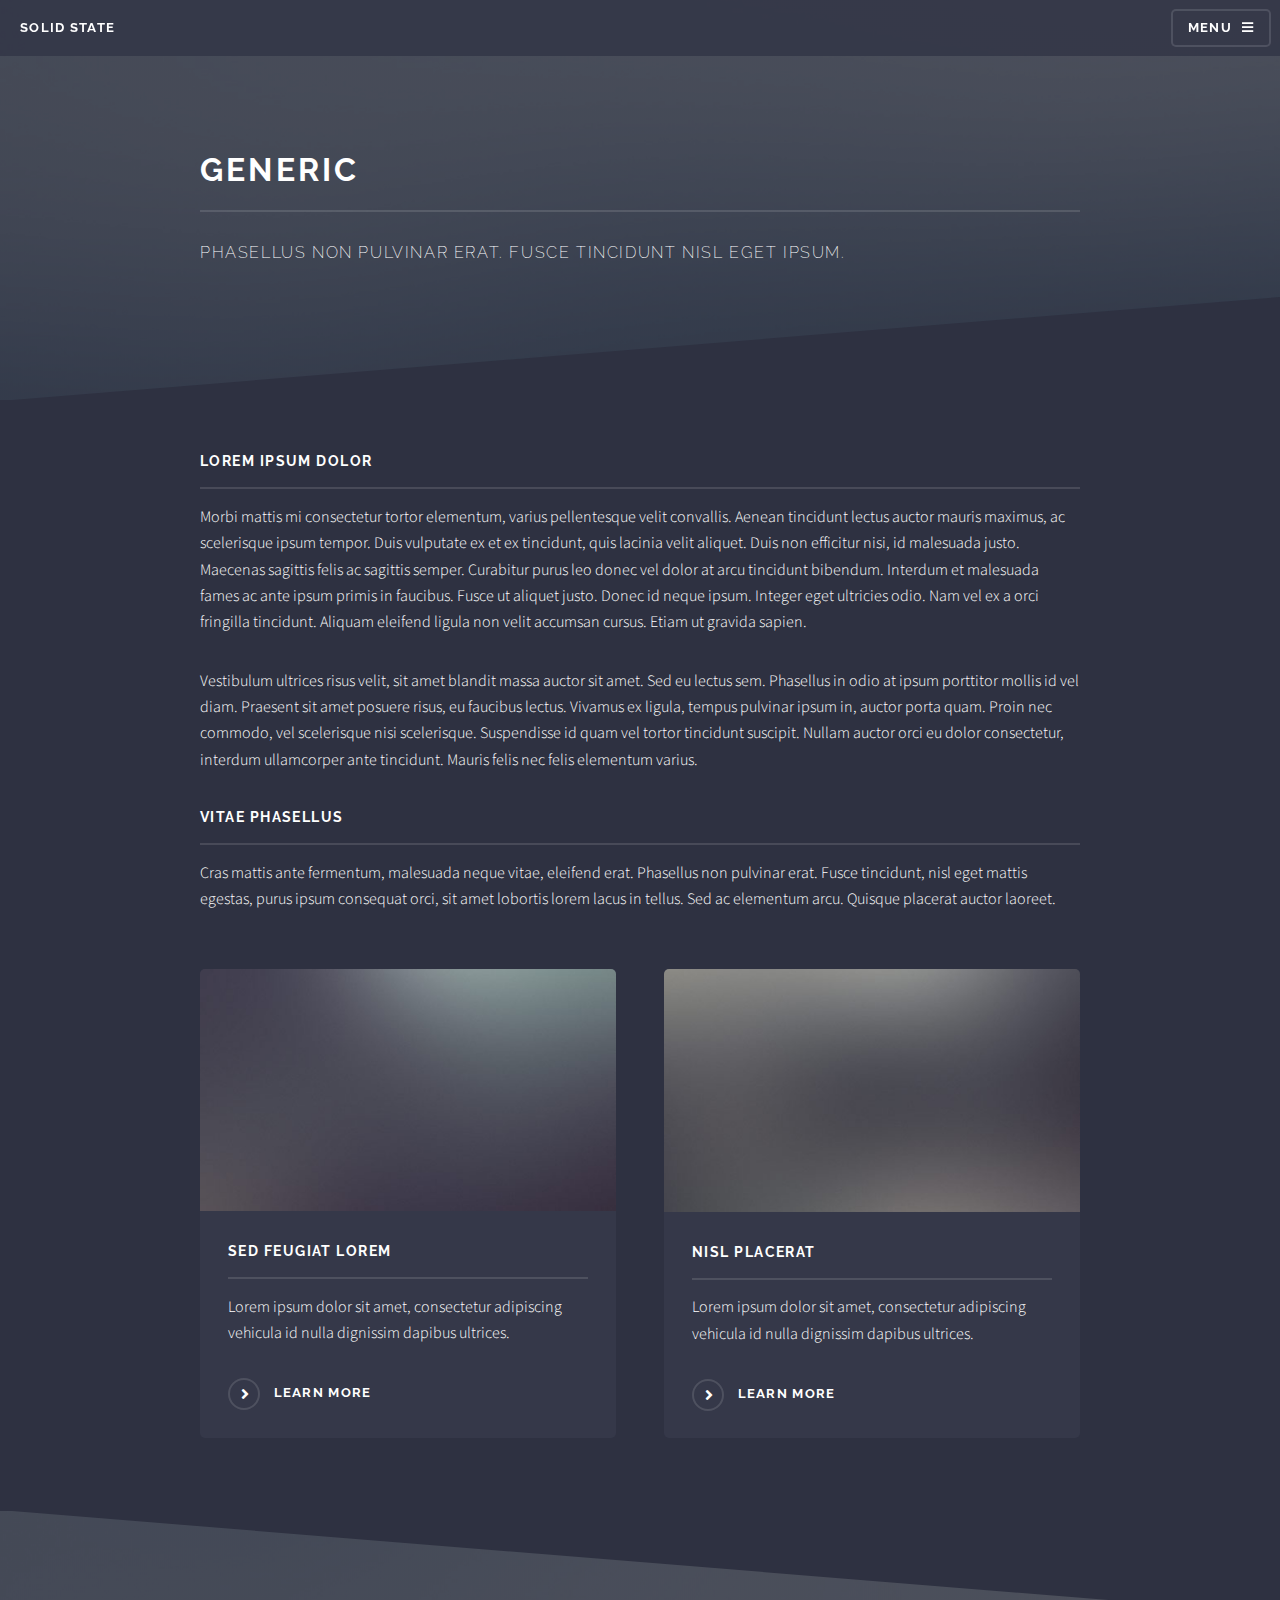
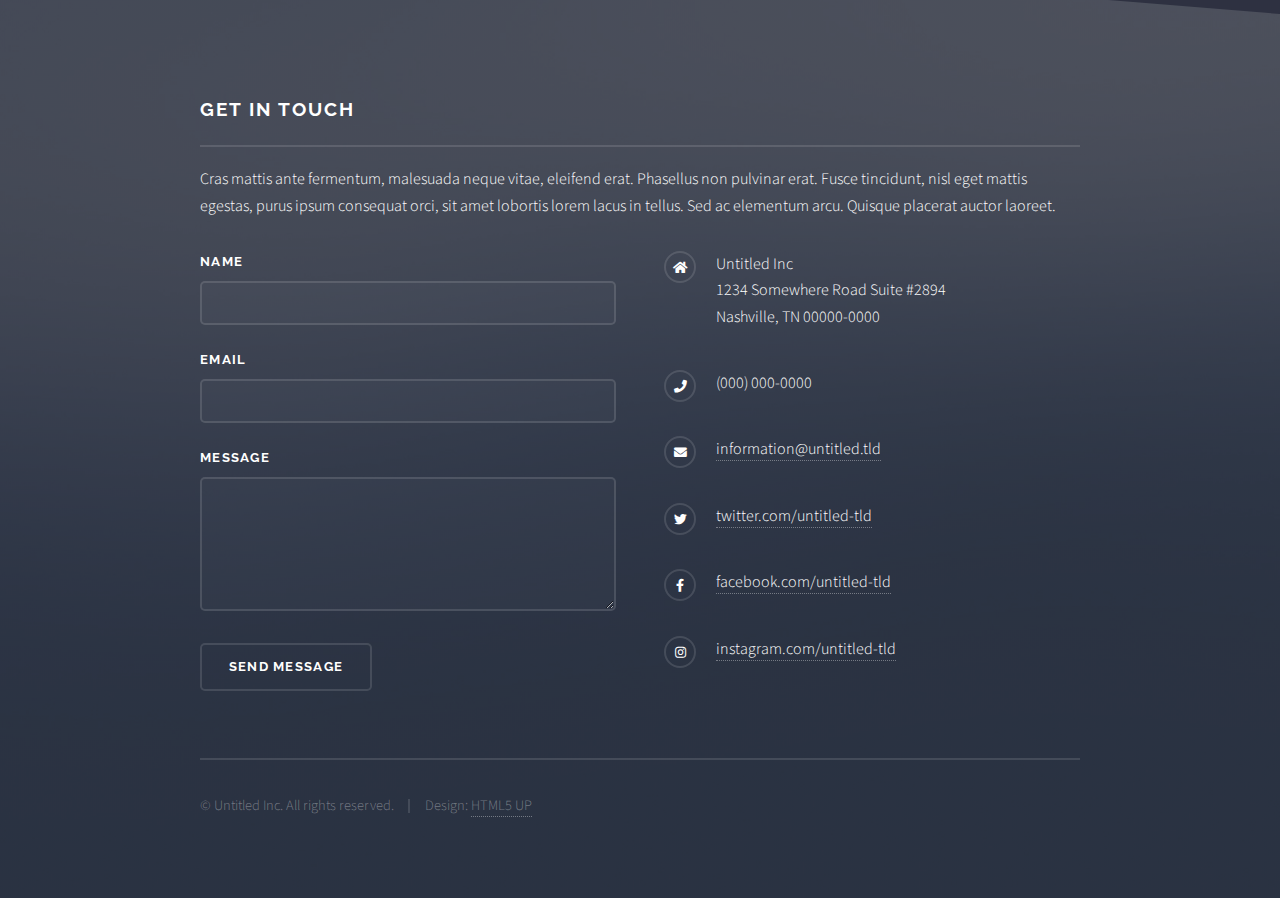
==== generic.html @ 085ec0f0 "fixed links" ====
<!DOCTYPE HTML>
<!--
	Solid State by HTML5 UP
	html5up.net | @ajlkn
	Free for personal and commercial use under the CCA 3.0 license (html5up.net/license)
-->
<html>
	<head>
		<title>Generic - Solid State by HTML5 UP</title>
		<meta charset="utf-8" />
		<meta name="viewport" content="width=device-width, initial-scale=1, user-scalable=no" />
		<link rel="stylesheet" href="assets/css/main.css" />
		<noscript><link rel="stylesheet" href="assets/css/noscript.css" /></noscript>
	</head>
	<body class="is-preload">

		<!-- Page Wrapper -->
			<div id="page-wrapper">

				<!-- Header -->
					<header id="header">
						<h1><a href="index.html">Solid State</a></h1>
						<nav>
							<a href="#menu">Menu</a>
						</nav>
					</header>

				<!-- Menu -->
					<nav id="menu">
						<div class="inner">
							<h2>Menu</h2>
							<ul class="links">
								<li><a href="index.html">Home</a></li>
								<li><a href="generic.html">Projects</a></li>
							</ul>
							<a href="#" class="close">Close</a>
						</div>
					</nav>

				<!-- Wrapper -->
					<section id="wrapper">
						<header>
							<div class="inner">
								<h2>Generic</h2>
								<p>Phasellus non pulvinar erat. Fusce tincidunt nisl eget ipsum.</p>
							</div>
						</header>

						<!-- Content -->
							<div class="wrapper">
								<div class="inner">

									<h3 class="major">Lorem ipsum dolor</h3>
									<p>Morbi mattis mi consectetur tortor elementum, varius pellentesque velit convallis. Aenean tincidunt lectus auctor mauris maximus, ac scelerisque ipsum tempor. Duis vulputate ex et ex tincidunt, quis lacinia velit aliquet. Duis non efficitur nisi, id malesuada justo. Maecenas sagittis felis ac sagittis semper. Curabitur purus leo donec vel dolor at arcu tincidunt bibendum. Interdum et malesuada fames ac ante ipsum primis in faucibus. Fusce ut aliquet justo. Donec id neque ipsum. Integer eget ultricies odio. Nam vel ex a orci fringilla tincidunt. Aliquam eleifend ligula non velit accumsan cursus. Etiam ut gravida sapien.</p>

									<p>Vestibulum ultrices risus velit, sit amet blandit massa auctor sit amet. Sed eu lectus sem. Phasellus in odio at ipsum porttitor mollis id vel diam. Praesent sit amet posuere risus, eu faucibus lectus. Vivamus ex ligula, tempus pulvinar ipsum in, auctor porta quam. Proin nec commodo, vel scelerisque nisi scelerisque. Suspendisse id quam vel tortor tincidunt suscipit. Nullam auctor orci eu dolor consectetur, interdum ullamcorper ante tincidunt. Mauris felis nec felis elementum varius.</p>

									<h3 class="major">Vitae phasellus</h3>
									<p>Cras mattis ante fermentum, malesuada neque vitae, eleifend erat. Phasellus non pulvinar erat. Fusce tincidunt, nisl eget mattis egestas, purus ipsum consequat orci, sit amet lobortis lorem lacus in tellus. Sed ac elementum arcu. Quisque placerat auctor laoreet.</p>

									<section class="features">
										<article>
											<a href="#" class="image"><img src="images/pic04.jpg" alt="" /></a>
											<h3 class="major">Sed feugiat lorem</h3>
											<p>Lorem ipsum dolor sit amet, consectetur adipiscing vehicula id nulla dignissim dapibus ultrices.</p>
											<a href="#" class="special">Learn more</a>
										</article>
										<article>
											<a href="#" class="image"><img src="images/pic05.jpg" alt="" /></a>
											<h3 class="major">Nisl placerat</h3>
											<p>Lorem ipsum dolor sit amet, consectetur adipiscing vehicula id nulla dignissim dapibus ultrices.</p>
											<a href="#" class="special">Learn more</a>
										</article>
									</section>

								</div>
							</div>

					</section>

				<!-- Footer -->
					<section id="footer">
						<div class="inner">
							<h2 class="major">Get in touch</h2>
							<p>Cras mattis ante fermentum, malesuada neque vitae, eleifend erat. Phasellus non pulvinar erat. Fusce tincidunt, nisl eget mattis egestas, purus ipsum consequat orci, sit amet lobortis lorem lacus in tellus. Sed ac elementum arcu. Quisque placerat auctor laoreet.</p>
							<form method="post" action="#">
								<div class="fields">
									<div class="field">
										<label for="name">Name</label>
										<input type="text" name="name" id="name" />
									</div>
									<div class="field">
										<label for="email">Email</label>
										<input type="email" name="email" id="email" />
									</div>
									<div class="field">
										<label for="message">Message</label>
										<textarea name="message" id="message" rows="4"></textarea>
									</div>
								</div>
								<ul class="actions">
									<li><input type="submit" value="Send Message" /></li>
								</ul>
							</form>
							<ul class="contact">
								<li class="icon solid fa-home">
									Untitled Inc<br />
									1234 Somewhere Road Suite #2894<br />
									Nashville, TN 00000-0000
								</li>
								<li class="icon solid fa-phone">(000) 000-0000</li>
								<li class="icon solid fa-envelope"><a href="#">information@untitled.tld</a></li>
								<li class="icon brands fa-twitter"><a href="#">twitter.com/untitled-tld</a></li>
								<li class="icon brands fa-facebook-f"><a href="#">facebook.com/untitled-tld</a></li>
								<li class="icon brands fa-instagram"><a href="#">instagram.com/untitled-tld</a></li>
							</ul>
							<ul class="copyright">
								<li>&copy; Untitled Inc. All rights reserved.</li><li>Design: <a href="http://html5up.net">HTML5 UP</a></li>
							</ul>
						</div>
					</section>

			</div>

		<!-- Scripts -->
			<script src="assets/js/jquery.min.js"></script>
			<script src="assets/js/jquery.scrollex.min.js"></script>
			<script src="assets/js/browser.min.js"></script>
			<script src="assets/js/breakpoints.min.js"></script>
			<script src="assets/js/util.js"></script>
			<script src="assets/js/main.js"></script>

	</body>
</html>
---- assets/css/main.css ----
@import url(fontawesome-all.min.css);
@import url("https://fonts.googleapis.com/css?family=Raleway:200,700|Source+Sans+Pro:300,600,300italic,600italic");

/*
	Solid State by HTML5 UP
	html5up.net | @ajlkn
	Free for personal and commercial use under the CCA 3.0 license (html5up.net/license)
*/

html, body, div, span, applet, object,
iframe, h1, h2, h3, h4, h5, h6, p, blockquote,
pre, a, abbr, acronym, address, big, cite,
code, del, dfn, em, img, ins, kbd, q, s, samp,
small, strike, strong, sub, sup, tt, var, b,
u, i, center, dl, dt, dd, ol, ul, li, fieldset,
form, label, legend, table, caption, tbody,
tfoot, thead, tr, th, td, article, aside,
canvas, details, embed, figure, figcaption,
footer, header, hgroup, menu, nav, output, ruby,
section, summary, time, mark, audio, video {
	margin: 0;
	padding: 0;
	border: 0;
	font-size: 100%;
	font: inherit;
	vertical-align: baseline;}

article, aside, details, figcaption, figure,
footer, header, hgroup, menu, nav, section {
	display: block;}

body {
	line-height: 1;
}

ol, ul {
	list-style: none;
}

blockquote, q {
	quotes: none;
}

	blockquote:before, blockquote:after, q:before, q:after {
		content: '';
		content: none;
	}

table {
	border-collapse: collapse;
	border-spacing: 0;
}

body {
	-webkit-text-size-adjust: none;
}

mark {
	background-color: transparent;
	color: inherit;
}

input::-moz-focus-inner {
	border: 0;
	padding: 0;
}

input, select, textarea {
	-moz-appearance: none;
	-webkit-appearance: none;
	-ms-appearance: none;
	appearance: none;
}

/* Basic */

	@-ms-viewport {
		width: device-width;
	}

	body {
		-ms-overflow-style: scrollbar;
	}

	@media screen and (max-width: 480px) {

		html, body {
			min-width: 320px;
		}

	}

	html {
		box-sizing: border-box;
	}

	*, *:before, *:after {
		box-sizing: inherit;
	}

	body {
		background-color: #2e3141;
		background-image: linear-gradient(to top, rgba(46, 49, 65, 0.8), rgba(46, 49, 65, 0.8)), url("../../images/bg.jpg");
		background-size: auto, cover;
		background-attachment: fixed, fixed;
		background-position: center, center;
	}

		body.is-preload *, body.is-preload *:before, body.is-preload *:after {
			-moz-animation: none !important;
			-webkit-animation: none !important;
			-ms-animation: none !important;
			animation: none !important;
			-moz-transition: none !important;
			-webkit-transition: none !important;
			-ms-transition: none !important;
			transition: none !important;
		}

/* Type */

	body, input, select, textarea {
		color: #ffffff;
		font-family: "Source Sans Pro", Helvetica, sans-serif;
		font-size: 16.5pt;
		font-weight: 300;
		line-height: 1.65;
	}

		@media screen and (max-width: 1680px) {

			body, input, select, textarea {
				font-size: 13pt;
			}

		}

		@media screen and (max-width: 1280px) {

			body, input, select, textarea {
				font-size: 12pt;
			}

		}

		@media screen and (max-width: 980px) {

			body, input, select, textarea {
				font-size: 12pt;
			}

		}

		@media screen and (max-width: 736px) {

			body, input, select, textarea {
				font-size: 12pt;
			}

		}

		@media screen and (max-width: 480px) {

			body, input, select, textarea {
				font-size: 12pt;
			}

		}

	a {
		-moz-transition: color 0.2s ease-in-out, border-bottom-color 0.2s ease-in-out;
		-webkit-transition: color 0.2s ease-in-out, border-bottom-color 0.2s ease-in-out;
		-ms-transition: color 0.2s ease-in-out, border-bottom-color 0.2s ease-in-out;
		transition: color 0.2s ease-in-out, border-bottom-color 0.2s ease-in-out;
		border-bottom: dotted 1px rgba(255, 255, 255, 0.35);
		color: #ffffff;
		text-decoration: none;
	}

		a:hover {
			border-bottom-color: transparent;
			color: #ffffff !important;
		}

		a.special:not(.button) {
			text-decoration: none;
			border-bottom: 0;
			display: block;
			font-family: Raleway, Helvetica, sans-serif;
			font-size: 0.8em;
			font-weight: 700;
			letter-spacing: 0.1em;
			margin: 0 0 2em 0;
			text-transform: uppercase;
		}

			a.special:not(.button):before {
				-moz-osx-font-smoothing: grayscale;
				-webkit-font-smoothing: antialiased;
				display: inline-block;
				font-style: normal;
				font-variant: normal;
				text-rendering: auto;
				line-height: 1;
				text-transform: none !important;
				font-family: 'Font Awesome 5 Free';
				font-weight: 900;
			}

			a.special:not(.button):before {
				-moz-transition: background-color 0.2s ease-in-out;
				-webkit-transition: background-color 0.2s ease-in-out;
				-ms-transition: background-color 0.2s ease-in-out;
				transition: background-color 0.2s ease-in-out;
				border-radius: 100%;
				border: solid 2px rgba(255, 255, 255, 0.125);
				content: '\f105';
				display: inline-block;
				font-size: 1.25em;
				height: 2em;
				line-height: 1.75em;
				margin-right: 0.85em;
				text-align: center;
				text-indent: 0.15em;
				vertical-align: middle;
				width: 2em;
			}

			a.special:not(.button):hover:before {
				background-color: rgba(255, 255, 255, 0.025);
			}

			a.special:not(.button):active:before {
				background-color: rgba(255, 255, 255, 0.075);
			}

	strong, b {
		color: #ffffff;
		font-weight: 600;
	}

	em, i {
		font-style: italic;
	}

	p {
		margin: 0 0 2em 0;
	}

	h1, h2, h3, h4, h5, h6 {
		color: #ffffff;
		font-family: Raleway, Helvetica, sans-serif;
		font-weight: 700;
		letter-spacing: 0.1em;
		margin: 0 0 1em 0;
		text-transform: uppercase;
	}

		h1 a, h2 a, h3 a, h4 a, h5 a, h6 a {
			color: inherit;
			text-decoration: none;
			border-bottom: 0;
		}

		h1 span, h2 span, h3 span, h4 span, h5 span, h6 span {
			font-weight: 200;
		}

		h1.major, h2.major, h3.major, h4.major, h5.major, h6.major {
			padding-bottom: 1em;
			border-bottom: solid 2px rgba(255, 255, 255, 0.125);
		}

	h2 {
		font-size: 1.2em;
	}

	h3 {
		font-size: 0.9em;
	}

	h4 {
		font-size: 0.7em;
	}

	h5 {
		font-size: 0.7em;
	}

	h6 {
		font-size: 0.7em;
	}

	@media screen and (max-width: 736px) {

		h2 {
			font-size: 1em;
		}

		h3 {
			font-size: 0.8em;
		}

	}

	sub {
		font-size: 0.8em;
		position: relative;
		top: 0.5em;
	}

	sup {
		font-size: 0.8em;
		position: relative;
		top: -0.5em;
	}

	blockquote {
		border-left: solid 4px rgba(255, 255, 255, 0.125);
		font-style: italic;
		margin: 0 0 2em 0;
		padding: 0.5em 0 0.5em 2em;
	}

	code {
		background: rgba(255, 255, 255, 0.025);
		border-radius: 5px;
		border: solid 2px rgba(255, 255, 255, 0.125);
		font-family: "Courier New", monospace;
		font-size: 0.9em;
		margin: 0 0.25em;
		padding: 0.25em 0.65em;
	}

	pre {
		-webkit-overflow-scrolling: touch;
		font-family: "Courier New", monospace;
		font-size: 0.9em;
		margin: 0 0 2em 0;
	}

		pre code {
			display: block;
			line-height: 1.75em;
			padding: 1em 1.5em;
			overflow-x: auto;
		}

	hr {
		border: 0;
		border-bottom: solid 2px rgba(255, 255, 255, 0.125);
		margin: 2.5em 0;
	}

		hr.major {
			margin: 4em 0;
		}

	.align-left {
		text-align: left;
	}

	.align-center {
		text-align: center;
	}

	.align-right {
		text-align: right;
	}

/* Row */

	.row {
		display: flex;
		flex-wrap: wrap;
		box-sizing: border-box;
		align-items: stretch;
	}

		.row > * {
			box-sizing: border-box;
		}

		.row.gtr-uniform > * > :last-child {
			margin-bottom: 0;
		}

		.row.aln-left {
			justify-content: flex-start;
		}

		.row.aln-center {
			justify-content: center;
		}

		.row.aln-right {
			justify-content: flex-end;
		}

		.row.aln-top {
			align-items: flex-start;
		}

		.row.aln-middle {
			align-items: center;
		}

		.row.aln-bottom {
			align-items: flex-end;
		}

		.row > .imp {
			order: -1;
		}

		.row > .col-1 {
			width: 8.33333%;
		}

		.row > .off-1 {
			margin-left: 8.33333%;
		}

		.row > .col-2 {
			width: 16.66667%;
		}

		.row > .off-2 {
			margin-left: 16.66667%;
		}

		.row > .col-3 {
			width: 25%;
		}

		.row > .off-3 {
			margin-left: 25%;
		}

		.row > .col-4 {
			width: 33.33333%;
		}

		.row > .off-4 {
			margin-left: 33.33333%;
		}

		.row > .col-5 {
			width: 41.66667%;
		}

		.row > .off-5 {
			margin-left: 41.66667%;
		}

		.row > .col-6 {
			width: 50%;
		}

		.row > .off-6 {
			margin-left: 50%;
		}

		.row > .col-7 {
			width: 58.33333%;
		}

		.row > .off-7 {
			margin-left: 58.33333%;
		}

		.row > .col-8 {
			width: 66.66667%;
		}

		.row > .off-8 {
			margin-left: 66.66667%;
		}

		.row > .col-9 {
			width: 75%;
		}

		.row > .off-9 {
			margin-left: 75%;
		}

		.row > .col-10 {
			width: 83.33333%;
		}

		.row > .off-10 {
			margin-left: 83.33333%;
		}

		.row > .col-11 {
			width: 91.66667%;
		}

		.row > .off-11 {
			margin-left: 91.66667%;
		}

		.row > .col-12 {
			width: 100%;
		}

		.row > .off-12 {
			margin-left: 100%;
		}

		.row.gtr-0 {
			margin-top: 0;
			margin-left: 0em;
		}

			.row.gtr-0 > * {
				padding: 0 0 0 0em;
			}

			.row.gtr-0.gtr-uniform {
				margin-top: 0em;
			}

				.row.gtr-0.gtr-uniform > * {
					padding-top: 0em;
				}

		.row.gtr-25 {
			margin-top: 0;
			margin-left: -0.4375em;
		}

			.row.gtr-25 > * {
				padding: 0 0 0 0.4375em;
			}

			.row.gtr-25.gtr-uniform {
				margin-top: -0.4375em;
			}

				.row.gtr-25.gtr-uniform > * {
					padding-top: 0.4375em;
				}

		.row.gtr-50 {
			margin-top: 0;
			margin-left: -0.875em;
		}

			.row.gtr-50 > * {
				padding: 0 0 0 0.875em;
			}

			.row.gtr-50.gtr-uniform {
				margin-top: -0.875em;
			}

				.row.gtr-50.gtr-uniform > * {
					padding-top: 0.875em;
				}

		.row {
			margin-top: 0;
			margin-left: -1.75em;
		}

			.row > * {
				padding: 0 0 0 1.75em;
			}

			.row.gtr-uniform {
				margin-top: -1.75em;
			}

				.row.gtr-uniform > * {
					padding-top: 1.75em;
				}

		.row.gtr-150 {
			margin-top: 0;
			margin-left: -2.625em;
		}

			.row.gtr-150 > * {
				padding: 0 0 0 2.625em;
			}

			.row.gtr-150.gtr-uniform {
				margin-top: -2.625em;
			}

				.row.gtr-150.gtr-uniform > * {
					padding-top: 2.625em;
				}

		.row.gtr-200 {
			margin-top: 0;
			margin-left: -3.5em;
		}

			.row.gtr-200 > * {
				padding: 0 0 0 3.5em;
			}

			.row.gtr-200.gtr-uniform {
				margin-top: -3.5em;
			}

				.row.gtr-200.gtr-uniform > * {
					padding-top: 3.5em;
				}

		@media screen and (max-width: 1680px) {

			.row {
				display: flex;
				flex-wrap: wrap;
				box-sizing: border-box;
				align-items: stretch;
			}

				.row > * {
					box-sizing: border-box;
				}

				.row.gtr-uniform > * > :last-child {
					margin-bottom: 0;
				}

				.row.aln-left {
					justify-content: flex-start;
				}

				.row.aln-center {
					justify-content: center;
				}

				.row.aln-right {
					justify-content: flex-end;
				}

				.row.aln-top {
					align-items: flex-start;
				}

				.row.aln-middle {
					align-items: center;
				}

				.row.aln-bottom {
					align-items: flex-end;
				}

				.row > .imp-xlarge {
					order: -1;
				}

				.row > .col-1-xlarge {
					width: 8.33333%;
				}

				.row > .off-1-xlarge {
					margin-left: 8.33333%;
				}

				.row > .col-2-xlarge {
					width: 16.66667%;
				}

				.row > .off-2-xlarge {
					margin-left: 16.66667%;
				}

				.row > .col-3-xlarge {
					width: 25%;
				}

				.row > .off-3-xlarge {
					margin-left: 25%;
				}

				.row > .col-4-xlarge {
					width: 33.33333%;
				}

				.row > .off-4-xlarge {
					margin-left: 33.33333%;
				}

				.row > .col-5-xlarge {
					width: 41.66667%;
				}

				.row > .off-5-xlarge {
					margin-left: 41.66667%;
				}

				.row > .col-6-xlarge {
					width: 50%;
				}

				.row > .off-6-xlarge {
					margin-left: 50%;
				}

				.row > .col-7-xlarge {
					width: 58.33333%;
				}

				.row > .off-7-xlarge {
					margin-left: 58.33333%;
				}

				.row > .col-8-xlarge {
					width: 66.66667%;
				}

				.row > .off-8-xlarge {
					margin-left: 66.66667%;
				}

				.row > .col-9-xlarge {
					width: 75%;
				}

				.row > .off-9-xlarge {
					margin-left: 75%;
				}

				.row > .col-10-xlarge {
					width: 83.33333%;
				}

				.row > .off-10-xlarge {
					margin-left: 83.33333%;
				}

				.row > .col-11-xlarge {
					width: 91.66667%;
				}

				.row > .off-11-xlarge {
					margin-left: 91.66667%;
				}

				.row > .col-12-xlarge {
					width: 100%;
				}

				.row > .off-12-xlarge {
					margin-left: 100%;
				}

				.row.gtr-0 {
					margin-top: 0;
					margin-left: 0em;
				}

					.row.gtr-0 > * {
						padding: 0 0 0 0em;
					}

					.row.gtr-0.gtr-uniform {
						margin-top: 0em;
					}

						.row.gtr-0.gtr-uniform > * {
							padding-top: 0em;
						}

				.row.gtr-25 {
					margin-top: 0;
					margin-left: -0.4375em;
				}

					.row.gtr-25 > * {
						padding: 0 0 0 0.4375em;
					}

					.row.gtr-25.gtr-uniform {
						margin-top: -0.4375em;
					}

						.row.gtr-25.gtr-uniform > * {
							padding-top: 0.4375em;
						}

				.row.gtr-50 {
					margin-top: 0;
					margin-left: -0.875em;
				}

					.row.gtr-50 > * {
						padding: 0 0 0 0.875em;
					}

					.row.gtr-50.gtr-uniform {
						margin-top: -0.875em;
					}

						.row.gtr-50.gtr-uniform > * {
							padding-top: 0.875em;
						}

				.row {
					margin-top: 0;
					margin-left: -1.75em;
				}

					.row > * {
						padding: 0 0 0 1.75em;
					}

					.row.gtr-uniform {
						margin-top: -1.75em;
					}

						.row.gtr-uniform > * {
							padding-top: 1.75em;
						}

				.row.gtr-150 {
					margin-top: 0;
					margin-left: -2.625em;
				}

					.row.gtr-150 > * {
						padding: 0 0 0 2.625em;
					}

					.row.gtr-150.gtr-uniform {
						margin-top: -2.625em;
					}

						.row.gtr-150.gtr-uniform > * {
							padding-top: 2.625em;
						}

				.row.gtr-200 {
					margin-top: 0;
					margin-left: -3.5em;
				}

					.row.gtr-200 > * {
						padding: 0 0 0 3.5em;
					}

					.row.gtr-200.gtr-uniform {
						margin-top: -3.5em;
					}

						.row.gtr-200.gtr-uniform > * {
							padding-top: 3.5em;
						}

		}

		@media screen and (max-width: 1280px) {

			.row {
				display: flex;
				flex-wrap: wrap;
				box-sizing: border-box;
				align-items: stretch;
			}

				.row > * {
					box-sizing: border-box;
				}

				.row.gtr-uniform > * > :last-child {
					margin-bottom: 0;
				}

				.row.aln-left {
					justify-content: flex-start;
				}

				.row.aln-center {
					justify-content: center;
				}

				.row.aln-right {
					justify-content: flex-end;
				}

				.row.aln-top {
					align-items: flex-start;
				}

				.row.aln-middle {
					align-items: center;
				}

				.row.aln-bottom {
					align-items: flex-end;
				}

				.row > .imp-large {
					order: -1;
				}

				.row > .col-1-large {
					width: 8.33333%;
				}

				.row > .off-1-large {
					margin-left: 8.33333%;
				}

				.row > .col-2-large {
					width: 16.66667%;
				}

				.row > .off-2-large {
					margin-left: 16.66667%;
				}

				.row > .col-3-large {
					width: 25%;
				}

				.row > .off-3-large {
					margin-left: 25%;
				}

				.row > .col-4-large {
					width: 33.33333%;
				}

				.row > .off-4-large {
					margin-left: 33.33333%;
				}

				.row > .col-5-large {
					width: 41.66667%;
				}

				.row > .off-5-large {
					margin-left: 41.66667%;
				}

				.row > .col-6-large {
					width: 50%;
				}

				.row > .off-6-large {
					margin-left: 50%;
				}

				.row > .col-7-large {
					width: 58.33333%;
				}

				.row > .off-7-large {
					margin-left: 58.33333%;
				}

				.row > .col-8-large {
					width: 66.66667%;
				}

				.row > .off-8-large {
					margin-left: 66.66667%;
				}

				.row > .col-9-large {
					width: 75%;
				}

				.row > .off-9-large {
					margin-left: 75%;
				}

				.row > .col-10-large {
					width: 83.33333%;
				}

				.row > .off-10-large {
					margin-left: 83.33333%;
				}

				.row > .col-11-large {
					width: 91.66667%;
				}

				.row > .off-11-large {
					margin-left: 91.66667%;
				}

				.row > .col-12-large {
					width: 100%;
				}

				.row > .off-12-large {
					margin-left: 100%;
				}

				.row.gtr-0 {
					margin-top: 0;
					margin-left: 0em;
				}

					.row.gtr-0 > * {
						padding: 0 0 0 0em;
					}

					.row.gtr-0.gtr-uniform {
						margin-top: 0em;
					}

						.row.gtr-0.gtr-uniform > * {
							padding-top: 0em;
						}

				.row.gtr-25 {
					margin-top: 0;
					margin-left: -0.4375em;
				}

					.row.gtr-25 > * {
						padding: 0 0 0 0.4375em;
					}

					.row.gtr-25.gtr-uniform {
						margin-top: -0.4375em;
					}

						.row.gtr-25.gtr-uniform > * {
							padding-top: 0.4375em;
						}

				.row.gtr-50 {
					margin-top: 0;
					margin-left: -0.875em;
				}

					.row.gtr-50 > * {
						padding: 0 0 0 0.875em;
					}

					.row.gtr-50.gtr-uniform {
						margin-top: -0.875em;
					}

						.row.gtr-50.gtr-uniform > * {
							padding-top: 0.875em;
						}

				.row {
					margin-top: 0;
					margin-left: -1.75em;
				}

					.row > * {
						padding: 0 0 0 1.75em;
					}

					.row.gtr-uniform {
						margin-top: -1.75em;
					}

						.row.gtr-uniform > * {
							padding-top: 1.75em;
						}

				.row.gtr-150 {
					margin-top: 0;
					margin-left: -2.625em;
				}

					.row.gtr-150 > * {
						padding: 0 0 0 2.625em;
					}

					.row.gtr-150.gtr-uniform {
						margin-top: -2.625em;
					}

						.row.gtr-150.gtr-uniform > * {
							padding-top: 2.625em;
						}

				.row.gtr-200 {
					margin-top: 0;
					margin-left: -3.5em;
				}

					.row.gtr-200 > * {
						padding: 0 0 0 3.5em;
					}

					.row.gtr-200.gtr-uniform {
						margin-top: -3.5em;
					}

						.row.gtr-200.gtr-uniform > * {
							padding-top: 3.5em;
						}

		}

		@media screen and (max-width: 980px) {

			.row {
				display: flex;
				flex-wrap: wrap;
				box-sizing: border-box;
				align-items: stretch;
			}

				.row > * {
					box-sizing: border-box;
				}

				.row.gtr-uniform > * > :last-child {
					margin-bottom: 0;
				}

				.row.aln-left {
					justify-content: flex-start;
				}

				.row.aln-center {
					justify-content: center;
				}

				.row.aln-right {
					justify-content: flex-end;
				}

				.row.aln-top {
					align-items: flex-start;
				}

				.row.aln-middle {
					align-items: center;
				}

				.row.aln-bottom {
					align-items: flex-end;
				}

				.row > .imp-medium {
					order: -1;
				}

				.row > .col-1-medium {
					width: 8.33333%;
				}

				.row > .off-1-medium {
					margin-left: 8.33333%;
				}

				.row > .col-2-medium {
					width: 16.66667%;
				}

				.row > .off-2-medium {
					margin-left: 16.66667%;
				}

				.row > .col-3-medium {
					width: 25%;
				}

				.row > .off-3-medium {
					margin-left: 25%;
				}

				.row > .col-4-medium {
					width: 33.33333%;
				}

				.row > .off-4-medium {
					margin-left: 33.33333%;
				}

				.row > .col-5-medium {
					width: 41.66667%;
				}

				.row > .off-5-medium {
					margin-left: 41.66667%;
				}

				.row > .col-6-medium {
					width: 50%;
				}

				.row > .off-6-medium {
					margin-left: 50%;
				}

				.row > .col-7-medium {
					width: 58.33333%;
				}

				.row > .off-7-medium {
					margin-left: 58.33333%;
				}

				.row > .col-8-medium {
					width: 66.66667%;
				}

				.row > .off-8-medium {
					margin-left: 66.66667%;
				}

				.row > .col-9-medium {
					width: 75%;
				}

				.row > .off-9-medium {
					margin-left: 75%;
				}

				.row > .col-10-medium {
					width: 83.33333%;
				}

				.row > .off-10-medium {
					margin-left: 83.33333%;
				}

				.row > .col-11-medium {
					width: 91.66667%;
				}

				.row > .off-11-medium {
					margin-left: 91.66667%;
				}

				.row > .col-12-medium {
					width: 100%;
				}

				.row > .off-12-medium {
					margin-left: 100%;
				}

				.row.gtr-0 {
					margin-top: 0;
					margin-left: 0em;
				}

					.row.gtr-0 > * {
						padding: 0 0 0 0em;
					}

					.row.gtr-0.gtr-uniform {
						margin-top: 0em;
					}

						.row.gtr-0.gtr-uniform > * {
							padding-top: 0em;
						}

				.row.gtr-25 {
					margin-top: 0;
					margin-left: -0.4375em;
				}

					.row.gtr-25 > * {
						padding: 0 0 0 0.4375em;
					}

					.row.gtr-25.gtr-uniform {
						margin-top: -0.4375em;
					}

						.row.gtr-25.gtr-uniform > * {
							padding-top: 0.4375em;
						}

				.row.gtr-50 {
					margin-top: 0;
					margin-left: -0.875em;
				}

					.row.gtr-50 > * {
						padding: 0 0 0 0.875em;
					}

					.row.gtr-50.gtr-uniform {
						margin-top: -0.875em;
					}

						.row.gtr-50.gtr-uniform > * {
							padding-top: 0.875em;
						}

				.row {
					margin-top: 0;
					margin-left: -1.75em;
				}

					.row > * {
						padding: 0 0 0 1.75em;
					}

					.row.gtr-uniform {
						margin-top: -1.75em;
					}

						.row.gtr-uniform > * {
							padding-top: 1.75em;
						}

				.row.gtr-150 {
					margin-top: 0;
					margin-left: -2.625em;
				}

					.row.gtr-150 > * {
						padding: 0 0 0 2.625em;
					}

					.row.gtr-150.gtr-uniform {
						margin-top: -2.625em;
					}

						.row.gtr-150.gtr-uniform > * {
							padding-top: 2.625em;
						}

				.row.gtr-200 {
					margin-top: 0;
					margin-left: -3.5em;
				}

					.row.gtr-200 > * {
						padding: 0 0 0 3.5em;
					}

					.row.gtr-200.gtr-uniform {
						margin-top: -3.5em;
					}

						.row.gtr-200.gtr-uniform > * {
							padding-top: 3.5em;
						}

		}

		@media screen and (max-width: 736px) {

			.row {
				display: flex;
				flex-wrap: wrap;
				box-sizing: border-box;
				align-items: stretch;
			}

				.row > * {
					box-sizing: border-box;
				}

				.row.gtr-uniform > * > :last-child {
					margin-bottom: 0;
				}

				.row.aln-left {
					justify-content: flex-start;
				}

				.row.aln-center {
					justify-content: center;
				}

				.row.aln-right {
					justify-content: flex-end;
				}

				.row.aln-top {
					align-items: flex-start;
				}

				.row.aln-middle {
					align-items: center;
				}

				.row.aln-bottom {
					align-items: flex-end;
				}

				.row > .imp-small {
					order: -1;
				}

				.row > .col-1-small {
					width: 8.33333%;
				}

				.row > .off-1-small {
					margin-left: 8.33333%;
				}

				.row > .col-2-small {
					width: 16.66667%;
				}

				.row > .off-2-small {
					margin-left: 16.66667%;
				}

				.row > .col-3-small {
					width: 25%;
				}

				.row > .off-3-small {
					margin-left: 25%;
				}

				.row > .col-4-small {
					width: 33.33333%;
				}

				.row > .off-4-small {
					margin-left: 33.33333%;
				}

				.row > .col-5-small {
					width: 41.66667%;
				}

				.row > .off-5-small {
					margin-left: 41.66667%;
				}

				.row > .col-6-small {
					width: 50%;
				}

				.row > .off-6-small {
					margin-left: 50%;
				}

				.row > .col-7-small {
					width: 58.33333%;
				}

				.row > .off-7-small {
					margin-left: 58.33333%;
				}

				.row > .col-8-small {
					width: 66.66667%;
				}

				.row > .off-8-small {
					margin-left: 66.66667%;
				}

				.row > .col-9-small {
					width: 75%;
				}

				.row > .off-9-small {
					margin-left: 75%;
				}

				.row > .col-10-small {
					width: 83.33333%;
				}

				.row > .off-10-small {
					margin-left: 83.33333%;
				}

				.row > .col-11-small {
					width: 91.66667%;
				}

				.row > .off-11-small {
					margin-left: 91.66667%;
				}

				.row > .col-12-small {
					width: 100%;
				}

				.row > .off-12-small {
					margin-left: 100%;
				}

				.row.gtr-0 {
					margin-top: 0;
					margin-left: 0em;
				}

					.row.gtr-0 > * {
						padding: 0 0 0 0em;
					}

					.row.gtr-0.gtr-uniform {
						margin-top: 0em;
					}

						.row.gtr-0.gtr-uniform > * {
							padding-top: 0em;
						}

				.row.gtr-25 {
					margin-top: 0;
					margin-left: -0.3125em;
				}

					.row.gtr-25 > * {
						padding: 0 0 0 0.3125em;
					}

					.row.gtr-25.gtr-uniform {
						margin-top: -0.3125em;
					}

						.row.gtr-25.gtr-uniform > * {
							padding-top: 0.3125em;
						}

				.row.gtr-50 {
					margin-top: 0;
					margin-left: -0.625em;
				}

					.row.gtr-50 > * {
						padding: 0 0 0 0.625em;
					}

					.row.gtr-50.gtr-uniform {
						margin-top: -0.625em;
					}

						.row.gtr-50.gtr-uniform > * {
							padding-top: 0.625em;
						}

				.row {
					margin-top: 0;
					margin-left: -1.25em;
				}

					.row > * {
						padding: 0 0 0 1.25em;
					}

					.row.gtr-uniform {
						margin-top: -1.25em;
					}

						.row.gtr-uniform > * {
							padding-top: 1.25em;
						}

				.row.gtr-150 {
					margin-top: 0;
					margin-left: -1.875em;
				}

					.row.gtr-150 > * {
						padding: 0 0 0 1.875em;
					}

					.row.gtr-150.gtr-uniform {
						margin-top: -1.875em;
					}

						.row.gtr-150.gtr-uniform > * {
							padding-top: 1.875em;
						}

				.row.gtr-200 {
					margin-top: 0;
					margin-left: -2.5em;
				}

					.row.gtr-200 > * {
						padding: 0 0 0 2.5em;
					}

					.row.gtr-200.gtr-uniform {
						margin-top: -2.5em;
					}

						.row.gtr-200.gtr-uniform > * {
							padding-top: 2.5em;
						}

		}

		@media screen and (max-width: 480px) {

			.row {
				display: flex;
				flex-wrap: wrap;
				box-sizing: border-box;
				align-items: stretch;
			}

				.row > * {
					box-sizing: border-box;
				}

				.row.gtr-uniform > * > :last-child {
					margin-bottom: 0;
				}

				.row.aln-left {
					justify-content: flex-start;
				}

				.row.aln-center {
					justify-content: center;
				}

				.row.aln-right {
					justify-content: flex-end;
				}

				.row.aln-top {
					align-items: flex-start;
				}

				.row.aln-middle {
					align-items: center;
				}

				.row.aln-bottom {
					align-items: flex-end;
				}

				.row > .imp-xsmall {
					order: -1;
				}

				.row > .col-1-xsmall {
					width: 8.33333%;
				}

				.row > .off-1-xsmall {
					margin-left: 8.33333%;
				}

				.row > .col-2-xsmall {
					width: 16.66667%;
				}

				.row > .off-2-xsmall {
					margin-left: 16.66667%;
				}

				.row > .col-3-xsmall {
					width: 25%;
				}

				.row > .off-3-xsmall {
					margin-left: 25%;
				}

				.row > .col-4-xsmall {
					width: 33.33333%;
				}

				.row > .off-4-xsmall {
					margin-left: 33.33333%;
				}

				.row > .col-5-xsmall {
					width: 41.66667%;
				}

				.row > .off-5-xsmall {
					margin-left: 41.66667%;
				}

				.row > .col-6-xsmall {
					width: 50%;
				}

				.row > .off-6-xsmall {
					margin-left: 50%;
				}

				.row > .col-7-xsmall {
					width: 58.33333%;
				}

				.row > .off-7-xsmall {
					margin-left: 58.33333%;
				}

				.row > .col-8-xsmall {
					width: 66.66667%;
				}

				.row > .off-8-xsmall {
					margin-left: 66.66667%;
				}

				.row > .col-9-xsmall {
					width: 75%;
				}

				.row > .off-9-xsmall {
					margin-left: 75%;
				}

				.row > .col-10-xsmall {
					width: 83.33333%;
				}

				.row > .off-10-xsmall {
					margin-left: 83.33333%;
				}

				.row > .col-11-xsmall {
					width: 91.66667%;
				}

				.row > .off-11-xsmall {
					margin-left: 91.66667%;
				}

				.row > .col-12-xsmall {
					width: 100%;
				}

				.row > .off-12-xsmall {
					margin-left: 100%;
				}

				.row.gtr-0 {
					margin-top: 0;
					margin-left: 0em;
				}

					.row.gtr-0 > * {
						padding: 0 0 0 0em;
					}

					.row.gtr-0.gtr-uniform {
						margin-top: 0em;
					}

						.row.gtr-0.gtr-uniform > * {
							padding-top: 0em;
						}

				.row.gtr-25 {
					margin-top: 0;
					margin-left: -0.3125em;
				}

					.row.gtr-25 > * {
						padding: 0 0 0 0.3125em;
					}

					.row.gtr-25.gtr-uniform {
						margin-top: -0.3125em;
					}

						.row.gtr-25.gtr-uniform > * {
							padding-top: 0.3125em;
						}

				.row.gtr-50 {
					margin-top: 0;
					margin-left: -0.625em;
				}

					.row.gtr-50 > * {
						padding: 0 0 0 0.625em;
					}

					.row.gtr-50.gtr-uniform {
						margin-top: -0.625em;
					}

						.row.gtr-50.gtr-uniform > * {
							padding-top: 0.625em;
						}

				.row {
					margin-top: 0;
					margin-left: -1.25em;
				}

					.row > * {
						padding: 0 0 0 1.25em;
					}

					.row.gtr-uniform {
						margin-top: -1.25em;
					}

						.row.gtr-uniform > * {
							padding-top: 1.25em;
						}

				.row.gtr-150 {
					margin-top: 0;
					margin-left: -1.875em;
				}

					.row.gtr-150 > * {
						padding: 0 0 0 1.875em;
					}

					.row.gtr-150.gtr-uniform {
						margin-top: -1.875em;
					}

						.row.gtr-150.gtr-uniform > * {
							padding-top: 1.875em;
						}

				.row.gtr-200 {
					margin-top: 0;
					margin-left: -2.5em;
				}

					.row.gtr-200 > * {
						padding: 0 0 0 2.5em;
					}

					.row.gtr-200.gtr-uniform {
						margin-top: -2.5em;
					}

						.row.gtr-200.gtr-uniform > * {
							padding-top: 2.5em;
						}

		}

		@media screen and (max-width: 360px) {

			.row {
				display: flex;
				flex-wrap: wrap;
				box-sizing: border-box;
				align-items: stretch;
			}

				.row > * {
					box-sizing: border-box;
				}

				.row.gtr-uniform > * > :last-child {
					margin-bottom: 0;
				}

				.row.aln-left {
					justify-content: flex-start;
				}

				.row.aln-center {
					justify-content: center;
				}

				.row.aln-right {
					justify-content: flex-end;
				}

				.row.aln-top {
					align-items: flex-start;
				}

				.row.aln-middle {
					align-items: center;
				}

				.row.aln-bottom {
					align-items: flex-end;
				}

				.row > .imp-xxsmall {
					order: -1;
				}

				.row > .col-1-xxsmall {
					width: 8.33333%;
				}

				.row > .off-1-xxsmall {
					margin-left: 8.33333%;
				}

				.row > .col-2-xxsmall {
					width: 16.66667%;
				}

				.row > .off-2-xxsmall {
					margin-left: 16.66667%;
				}

				.row > .col-3-xxsmall {
					width: 25%;
				}

				.row > .off-3-xxsmall {
					margin-left: 25%;
				}

				.row > .col-4-xxsmall {
					width: 33.33333%;
				}

				.row > .off-4-xxsmall {
					margin-left: 33.33333%;
				}

				.row > .col-5-xxsmall {
					width: 41.66667%;
				}

				.row > .off-5-xxsmall {
					margin-left: 41.66667%;
				}

				.row > .col-6-xxsmall {
					width: 50%;
				}

				.row > .off-6-xxsmall {
					margin-left: 50%;
				}

				.row > .col-7-xxsmall {
					width: 58.33333%;
				}

				.row > .off-7-xxsmall {
					margin-left: 58.33333%;
				}

				.row > .col-8-xxsmall {
					width: 66.66667%;
				}

				.row > .off-8-xxsmall {
					margin-left: 66.66667%;
				}

				.row > .col-9-xxsmall {
					width: 75%;
				}

				.row > .off-9-xxsmall {
					margin-left: 75%;
				}

				.row > .col-10-xxsmall {
					width: 83.33333%;
				}

				.row > .off-10-xxsmall {
					margin-left: 83.33333%;
				}

				.row > .col-11-xxsmall {
					width: 91.66667%;
				}

				.row > .off-11-xxsmall {
					margin-left: 91.66667%;
				}

				.row > .col-12-xxsmall {
					width: 100%;
				}

				.row > .off-12-xxsmall {
					margin-left: 100%;
				}

				.row.gtr-0 {
					margin-top: 0;
					margin-left: 0em;
				}

					.row.gtr-0 > * {
						padding: 0 0 0 0em;
					}

					.row.gtr-0.gtr-uniform {
						margin-top: 0em;
					}

						.row.gtr-0.gtr-uniform > * {
							padding-top: 0em;
						}

				.row.gtr-25 {
					margin-top: 0;
					margin-left: -0.3125em;
				}

					.row.gtr-25 > * {
						padding: 0 0 0 0.3125em;
					}

					.row.gtr-25.gtr-uniform {
						margin-top: -0.3125em;
					}

						.row.gtr-25.gtr-uniform > * {
							padding-top: 0.3125em;
						}

				.row.gtr-50 {
					margin-top: 0;
					margin-left: -0.625em;
				}

					.row.gtr-50 > * {
						padding: 0 0 0 0.625em;
					}

					.row.gtr-50.gtr-uniform {
						margin-top: -0.625em;
					}

						.row.gtr-50.gtr-uniform > * {
							padding-top: 0.625em;
						}

				.row {
					margin-top: 0;
					margin-left: -1.25em;
				}

					.row > * {
						padding: 0 0 0 1.25em;
					}

					.row.gtr-uniform {
						margin-top: -1.25em;
					}

						.row.gtr-uniform > * {
							padding-top: 1.25em;
						}

				.row.gtr-150 {
					margin-top: 0;
					margin-left: -1.875em;
				}

					.row.gtr-150 > * {
						padding: 0 0 0 1.875em;
					}

					.row.gtr-150.gtr-uniform {
						margin-top: -1.875em;
					}

						.row.gtr-150.gtr-uniform > * {
							padding-top: 1.875em;
						}

				.row.gtr-200 {
					margin-top: 0;
					margin-left: -2.5em;
				}

					.row.gtr-200 > * {
						padding: 0 0 0 2.5em;
					}

					.row.gtr-200.gtr-uniform {
						margin-top: -2.5em;
					}

						.row.gtr-200.gtr-uniform > * {
							padding-top: 2.5em;
						}

		}

/* Section/Article */

	section.special, article.special {
		text-align: center;
	}

/* Form */

	form {
		margin: 0 0 2em 0;
	}

		form > :last-child {
			margin-bottom: 0;
		}

		form > .fields {
			display: -moz-flex;
			display: -webkit-flex;
			display: -ms-flex;
			display: flex;
			-moz-flex-wrap: wrap;
			-webkit-flex-wrap: wrap;
			-ms-flex-wrap: wrap;
			flex-wrap: wrap;
			width: calc(100% + 3em);
			margin: -1.5em 0 2em -1.5em;
		}

			form > .fields > .field {
				-moz-flex-grow: 0;
				-webkit-flex-grow: 0;
				-ms-flex-grow: 0;
				flex-grow: 0;
				-moz-flex-shrink: 0;
				-webkit-flex-shrink: 0;
				-ms-flex-shrink: 0;
				flex-shrink: 0;
				padding: 1.5em 0 0 1.5em;
				width: calc(100% - 1.5em);
			}

				form > .fields > .field.half {
					width: calc(50% - 0.75em);
				}

				form > .fields > .field.third {
					width: calc(100%/3 - 0.5em);
				}

				form > .fields > .field.quarter {
					width: calc(25% - 0.375em);
				}

		@media screen and (max-width: 480px) {

			form > .fields {
				width: calc(100% + 3em);
				margin: -1.5em 0 2em -1.5em;
			}

				form > .fields > .field {
					padding: 1.5em 0 0 1.5em;
					width: calc(100% - 1.5em);
				}

					form > .fields > .field.half {
						width: calc(100% - 1.5em);
					}

					form > .fields > .field.third {
						width: calc(100% - 1.5em);
					}

					form > .fields > .field.quarter {
						width: calc(100% - 1.5em);
					}

		}

	label {
		color: #ffffff;
		display: block;
		font-family: Raleway, Helvetica, sans-serif;
		font-size: 0.8em;
		font-weight: 700;
		letter-spacing: 0.1em;
		margin: 0 0 0.7em 0;
		text-transform: uppercase;
	}

	input[type="text"],
	input[type="password"],
	input[type="email"],
	input[type="tel"],
	select,
	textarea {
		-moz-appearance: none;
		-webkit-appearance: none;
		-ms-appearance: none;
		appearance: none;
		background: rgba(255, 255, 255, 0.025);
		border-radius: 5px;
		border: none;
		border: solid 2px rgba(255, 255, 255, 0.125);
		color: inherit;
		display: block;
		outline: 0;
		padding: 0 1em;
		text-decoration: none;
		width: 100%;
	}

		input[type="text"]:invalid,
		input[type="password"]:invalid,
		input[type="email"]:invalid,
		input[type="tel"]:invalid,
		select:invalid,
		textarea:invalid {
			box-shadow: none;
		}

		input[type="text"]:focus,
		input[type="password"]:focus,
		input[type="email"]:focus,
		input[type="tel"]:focus,
		select:focus,
		textarea:focus {
			border-color: #5b6ba6;
		}

	select {
		background-image: url("data:image/svg+xml;charset=utf8,%3Csvg xmlns='http://www.w3.org/2000/svg' width='40' height='40' preserveAspectRatio='none' viewBox='0 0 40 40'%3E%3Cpath d='M9.4,12.3l10.4,10.4l10.4-10.4c0.2-0.2,0.5-0.4,0.9-0.4c0.3,0,0.6,0.1,0.9,0.4l3.3,3.3c0.2,0.2,0.4,0.5,0.4,0.9 c0,0.4-0.1,0.6-0.4,0.9L20.7,31.9c-0.2,0.2-0.5,0.4-0.9,0.4c-0.3,0-0.6-0.1-0.9-0.4L4.3,17.3c-0.2-0.2-0.4-0.5-0.4-0.9 c0-0.4,0.1-0.6,0.4-0.9l3.3-3.3c0.2-0.2,0.5-0.4,0.9-0.4S9.1,12.1,9.4,12.3z' fill='rgba(255, 255, 255, 0.125)' /%3E%3C/svg%3E");
		background-size: 1.25rem;
		background-repeat: no-repeat;
		background-position: calc(100% - 1rem) center;
		height: 2.75em;
		padding-right: 2.75em;
		text-overflow: ellipsis;
	}

		select option {
			color: #ffffff;
			background: #2e3141;
		}

		select:focus::-ms-value {
			background-color: transparent;
		}

		select::-ms-expand {
			display: none;
		}

	input[type="text"],
	input[type="password"],
	input[type="email"],
	select {
		height: 2.75em;
	}

	textarea {
		padding: 0.75em 1em;
	}

	input[type="checkbox"],
	input[type="radio"] {
		-moz-appearance: none;
		-webkit-appearance: none;
		-ms-appearance: none;
		appearance: none;
		display: block;
		float: left;
		margin-right: -2em;
		opacity: 0;
		width: 1em;
		z-index: -1;
	}

		input[type="checkbox"] + label,
		input[type="radio"] + label {
			text-decoration: none;
			color: #ffffff;
			cursor: pointer;
			display: inline-block;
			font-size: 1em;
			font-family: "Source Sans Pro", Helvetica, sans-serif;
			text-transform: none;
			letter-spacing: 0;
			font-weight: 300;
			padding-left: 2.4em;
			padding-right: 0.75em;
			position: relative;
		}

			input[type="checkbox"] + label:before,
			input[type="radio"] + label:before {
				-moz-osx-font-smoothing: grayscale;
				-webkit-font-smoothing: antialiased;
				display: inline-block;
				font-style: normal;
				font-variant: normal;
				text-rendering: auto;
				line-height: 1;
				text-transform: none !important;
				font-family: 'Font Awesome 5 Free';
				font-weight: 900;
			}

			input[type="checkbox"] + label:before,
			input[type="radio"] + label:before {
				background: rgba(255, 255, 255, 0.025);
				border-radius: 5px;
				border: solid 2px rgba(255, 255, 255, 0.125);
				content: '';
				display: inline-block;
				font-size: 0.8em;
				height: 2.0625em;
				left: 0;
				line-height: 2.0625em;
				position: absolute;
				text-align: center;
				top: 0;
				width: 2.0625em;
			}

		input[type="checkbox"]:checked + label:before,
		input[type="radio"]:checked + label:before {
			background: #ffffff;
			border-color: #ffffff;
			content: '\f00c';
			color: #2e3141;
		}

		input[type="checkbox"]:focus + label:before,
		input[type="radio"]:focus + label:before {
			border-color: #4c5c96;
		}

	input[type="checkbox"] + label:before {
		border-radius: 5px;
	}

	input[type="radio"] + label:before {
		border-radius: 100%;
	}

	::-webkit-input-placeholder {
		color: rgba(255, 255, 255, 0.35) !important;
		opacity: 1.0;
	}

	:-moz-placeholder {
		color: rgba(255, 255, 255, 0.35) !important;
		opacity: 1.0;
	}

	::-moz-placeholder {
		color: rgba(255, 255, 255, 0.35) !important;
		opacity: 1.0;
	}

	:-ms-input-placeholder {
		color: rgba(255, 255, 255, 0.35) !important;
		opacity: 1.0;
	}

/* Box */

	.box {
		border-radius: 5px;
		border: solid 2px rgba(255, 255, 255, 0.125);
		margin-bottom: 2em;
		padding: 1.5em;
	}

		.box > :last-child,
		.box > :last-child > :last-child,
		.box > :last-child > :last-child > :last-child {
			margin-bottom: 0;
		}

		.box.alt {
			border: 0;
			border-radius: 0;
			padding: 0;
		}

/* Icon */

	.icon {
		text-decoration: none;
		border-bottom: none;
		position: relative;
	}

		.icon:before {
			-moz-osx-font-smoothing: grayscale;
			-webkit-font-smoothing: antialiased;
			display: inline-block;
			font-style: normal;
			font-variant: normal;
			text-rendering: auto;
			line-height: 1;
			text-transform: none !important;
			font-family: 'Font Awesome 5 Free';
			font-weight: 400;
		}

		.icon > .label {
			display: none;
		}

		.icon:before {
			line-height: inherit;
		}

		.icon.solid:before {
			font-weight: 900;
		}

		.icon.brands:before {
			font-family: 'Font Awesome 5 Brands';
		}

/* Image */

	.image {
		border-radius: 5px;
		border: 0;
		display: inline-block;
		position: relative;
	}

		.image img {
			border-radius: 5px;
			display: block;
		}

		.image.left, .image.right {
			max-width: 40%;
		}

			.image.left img, .image.right img {
				width: 100%;
			}

		.image.left {
			float: left;
			padding: 0 1.5em 1em 0;
			top: 0.25em;
		}

		.image.right {
			float: right;
			padding: 0 0 1em 1.5em;
			top: 0.25em;
		}

		.image.fit {
			display: block;
			margin: 0 0 2em 0;
			width: 100%;
		}

			.image.fit img {
				width: 100%;
			}

		.image.main {
			display: block;
			margin: 0 0 3em 0;
			width: 100%;
		}

			.image.main img {
				width: 100%;
			}

/* List */

	ol {
		list-style: decimal;
		margin: 0 0 2em 0;
		padding-left: 1.25em;
	}

		ol li {
			padding-left: 0.25em;
		}

	ul {
		list-style: disc;
		margin: 0 0 2em 0;
		padding-left: 1em;
	}

		ul li {
			padding-left: 0.5em;
		}

		ul.alt {
			list-style: none;
			padding-left: 0;
		}

			ul.alt li {
				border-top: solid 1px rgba(255, 255, 255, 0.125);
				padding: 0.5em 0;
			}

				ul.alt li:first-child {
					border-top: 0;
					padding-top: 0;
				}

	dl {
		margin: 0 0 2em 0;
	}

		dl dt {
			display: block;
			font-weight: 600;
			margin: 0 0 1em 0;
		}

		dl dd {
			margin-left: 2em;
		}

/* Actions */

	ul.actions {
		display: -moz-flex;
		display: -webkit-flex;
		display: -ms-flex;
		display: flex;
		cursor: default;
		list-style: none;
		margin-left: -1em;
		padding-left: 0;
	}

		ul.actions li {
			padding: 0 0 0 1em;
			vertical-align: middle;
		}

		ul.actions.special {
			-moz-justify-content: center;
			-webkit-justify-content: center;
			-ms-justify-content: center;
			justify-content: center;
			width: 100%;
			margin-left: 0;
		}

			ul.actions.special li:first-child {
				padding-left: 0;
			}

		ul.actions.stacked {
			-moz-flex-direction: column;
			-webkit-flex-direction: column;
			-ms-flex-direction: column;
			flex-direction: column;
			margin-left: 0;
		}

			ul.actions.stacked li {
				padding: 1.3em 0 0 0;
			}

				ul.actions.stacked li:first-child {
					padding-top: 0;
				}

		ul.actions.fit {
			width: calc(100% + 1em);
		}

			ul.actions.fit li {
				-moz-flex-grow: 1;
				-webkit-flex-grow: 1;
				-ms-flex-grow: 1;
				flex-grow: 1;
				-moz-flex-shrink: 1;
				-webkit-flex-shrink: 1;
				-ms-flex-shrink: 1;
				flex-shrink: 1;
				width: 100%;
			}

				ul.actions.fit li > * {
					width: 100%;
				}

			ul.actions.fit.stacked {
				width: 100%;
			}

		@media screen and (max-width: 480px) {

			ul.actions:not(.fixed) {
				-moz-flex-direction: column;
				-webkit-flex-direction: column;
				-ms-flex-direction: column;
				flex-direction: column;
				margin-left: 0;
				width: 100% !important;
			}

				ul.actions:not(.fixed) li {
					-moz-flex-grow: 1;
					-webkit-flex-grow: 1;
					-ms-flex-grow: 1;
					flex-grow: 1;
					-moz-flex-shrink: 1;
					-webkit-flex-shrink: 1;
					-ms-flex-shrink: 1;
					flex-shrink: 1;
					padding: 1em 0 0 0;
					text-align: center;
					width: 100%;
				}

					ul.actions:not(.fixed) li > * {
						width: 100%;
					}

					ul.actions:not(.fixed) li:first-child {
						padding-top: 0;
					}

					ul.actions:not(.fixed) li input[type="submit"],
					ul.actions:not(.fixed) li input[type="reset"],
					ul.actions:not(.fixed) li input[type="button"],
					ul.actions:not(.fixed) li button,
					ul.actions:not(.fixed) li .button {
						width: 100%;
					}

						ul.actions:not(.fixed) li input[type="submit"].icon:before,
						ul.actions:not(.fixed) li input[type="reset"].icon:before,
						ul.actions:not(.fixed) li input[type="button"].icon:before,
						ul.actions:not(.fixed) li button.icon:before,
						ul.actions:not(.fixed) li .button.icon:before {
							margin-left: -0.5rem;
						}

		}

/* Icons */

	ul.icons {
		cursor: default;
		list-style: none;
		padding-left: 0;
	}

		ul.icons li {
			display: inline-block;
			padding: 0 1em 0 0;
		}

			ul.icons li:last-child {
				padding-right: 0;
			}

			ul.icons li .icon:before {
				font-size: 1.25em;
			}

/* Contact */

	ul.contact {
		list-style: none;
		padding: 0;
	}

		ul.contact li {
			text-decoration: none;
			margin: 2.5em 0 0 0;
			padding: 0 0 0 3.25em;
			position: relative;
		}

			ul.contact li:before {
				-moz-osx-font-smoothing: grayscale;
				-webkit-font-smoothing: antialiased;
				display: inline-block;
				font-style: normal;
				font-variant: normal;
				text-rendering: auto;
				line-height: 1;
				text-transform: none !important;
				font-family: 'Font Awesome 5 Free';
				font-weight: 400;
			}

			ul.contact li:before {
				border-radius: 100%;
				border: solid 2px rgba(255, 255, 255, 0.125);
				display: inline-block;
				font-size: 0.8em;
				height: 2.5em;
				left: 0;
				line-height: 2.35em;
				position: absolute;
				text-align: center;
				top: 0;
				width: 2.5em;
			}

			ul.contact li:first-child {
				margin-top: 0;
			}

		@media screen and (max-width: 736px) {

			ul.contact li {
				margin: 1.5em 0 0 0;
			}

		}

/* Pagination */

	ul.pagination {
		cursor: default;
		list-style: none;
		padding-left: 0;
	}

		ul.pagination li {
			display: inline-block;
			padding-left: 0;
			vertical-align: middle;
		}

			ul.pagination li > .page {
				-moz-transition: background-color 0.2s ease-in-out, color 0.2s ease-in-out;
				-webkit-transition: background-color 0.2s ease-in-out, color 0.2s ease-in-out;
				-ms-transition: background-color 0.2s ease-in-out, color 0.2s ease-in-out;
				transition: background-color 0.2s ease-in-out, color 0.2s ease-in-out;
				border-bottom: 0;
				border-radius: 5px;
				display: inline-block;
				height: 1.5em;
				line-height: 1.5em;
				margin: 0 0.125em;
				min-width: 1.5em;
				padding: 0 0.5em;
				text-align: center;
			}

				ul.pagination li > .page:hover {
					background-color: rgba(255, 255, 255, 0.025);
				}

				ul.pagination li > .page.active {
					background-color: #4c5c96;
				}

			ul.pagination li:first-child {
				padding-right: 0.75em;
			}

			ul.pagination li:last-child {
				padding-left: 0.75em;
			}

		@media screen and (max-width: 480px) {

			ul.pagination li:nth-child(n+2):nth-last-child(n+2) {
				display: none;
			}

			ul.pagination li .button {
				width: 100%;
			}

			ul.pagination li:first-child {
				width: calc(50% - 2px);
				text-align: left;
				padding-right: 0.325em;
			}

			ul.pagination li:last-child {
				width: calc(50% - 2px);
				text-align: right;
				padding-left: 0.325em;
			}

		}

/* Table */

	.table-wrapper {
		-webkit-overflow-scrolling: touch;
		overflow-x: auto;
	}

	table {
		margin: 0 0 2em 0;
		width: 100%;
	}

		table tbody tr {
			border: solid 1px rgba(255, 255, 255, 0.125);
			border-left: 0;
			border-right: 0;
		}

			table tbody tr:nth-child(2n + 1) {
				background-color: rgba(255, 255, 255, 0.025);
			}

		table td {
			padding: 0.75em 0.75em;
		}

		table th {
			color: #ffffff;
			font-size: 0.9em;
			font-weight: 600;
			padding: 0 0.75em 0.75em 0.75em;
			text-align: left;
		}

		table thead {
			border-bottom: solid 2px rgba(255, 255, 255, 0.125);
		}

		table tfoot {
			border-top: solid 2px rgba(255, 255, 255, 0.125);
		}

		table.alt {
			border-collapse: separate;
		}

			table.alt tbody tr td {
				border: solid 1px rgba(255, 255, 255, 0.125);
				border-left-width: 0;
				border-top-width: 0;
			}

				table.alt tbody tr td:first-child {
					border-left-width: 1px;
				}

			table.alt tbody tr:first-child td {
				border-top-width: 1px;
			}

			table.alt thead {
				border-bottom: 0;
			}

			table.alt tfoot {
				border-top: 0;
			}

/* Button */

	input[type="submit"],
	input[type="reset"],
	input[type="button"],
	button,
	.button {
		-moz-appearance: none;
		-webkit-appearance: none;
		-ms-appearance: none;
		appearance: none;
		-moz-transition: background-color 0.2s ease-in-out;
		-webkit-transition: background-color 0.2s ease-in-out;
		-ms-transition: background-color 0.2s ease-in-out;
		transition: background-color 0.2s ease-in-out;
		background-color: transparent;
		border-radius: 5px;
		border: 0;
		box-shadow: inset 0 0 0 2px rgba(255, 255, 255, 0.125);
		color: #ffffff !important;
		cursor: pointer;
		display: inline-block;
		font-family: Raleway, Helvetica, sans-serif;
		font-size: 0.8em;
		font-weight: 700;
		height: 3.75em;
		letter-spacing: 0.1em;
		line-height: 3.75em;
		padding: 0 2.25em;
		text-align: center;
		text-decoration: none;
		text-transform: uppercase;
		white-space: nowrap;
	}

		input[type="submit"]:hover,
		input[type="reset"]:hover,
		input[type="button"]:hover,
		button:hover,
		.button:hover {
			background-color: rgba(255, 255, 255, 0.025);
		}

		input[type="submit"]:active,
		input[type="reset"]:active,
		input[type="button"]:active,
		button:active,
		.button:active {
			background-color: rgba(255, 255, 255, 0.075);
		}

		input[type="submit"].icon:before,
		input[type="reset"].icon:before,
		input[type="button"].icon:before,
		button.icon:before,
		.button.icon:before {
			margin-right: 0.5em;
			color: rgba(255, 255, 255, 0.35);
		}

		input[type="submit"].primary,
		input[type="reset"].primary,
		input[type="button"].primary,
		button.primary,
		.button.primary {
			background-color: #4c5c96;
			box-shadow: none;
		}

			input[type="submit"].primary:hover,
			input[type="reset"].primary:hover,
			input[type="button"].primary:hover,
			button.primary:hover,
			.button.primary:hover {
				background-color: #53639e;
			}

			input[type="submit"].primary:active,
			input[type="reset"].primary:active,
			input[type="button"].primary:active,
			button.primary:active,
			.button.primary:active {
				background-color: #45558d;
			}

			input[type="submit"].primary.icon:before,
			input[type="reset"].primary.icon:before,
			input[type="button"].primary.icon:before,
			button.primary.icon:before,
			.button.primary.icon:before {
				color: #7985b0;
			}

		input[type="submit"].fit,
		input[type="reset"].fit,
		input[type="button"].fit,
		button.fit,
		.button.fit {
			width: 100%;
		}

		input[type="submit"].small,
		input[type="reset"].small,
		input[type="button"].small,
		button.small,
		.button.small {
			font-size: 0.6em;
		}

		input[type="submit"].large,
		input[type="reset"].large,
		input[type="button"].large,
		button.large,
		.button.large {
			font-size: 1em;
		}

		input[type="submit"].disabled, input[type="submit"]:disabled,
		input[type="reset"].disabled,
		input[type="reset"]:disabled,
		input[type="button"].disabled,
		input[type="button"]:disabled,
		button.disabled,
		button:disabled,
		.button.disabled,
		.button:disabled {
			opacity: 0.25;
		}

		@media screen and (max-width: 480px) {

			input[type="submit"],
			input[type="reset"],
			input[type="button"],
			button,
			.button {
				padding: 0;
			}

		}

/* Features */

	.features {
		display: -moz-flex;
		display: -webkit-flex;
		display: -ms-flex;
		display: flex;
		-moz-flex-wrap: wrap;
		-webkit-flex-wrap: wrap;
		-ms-flex-wrap: wrap;
		flex-wrap: wrap;
		margin: 0 0 2em 0;
	}

		.features article {
			padding: 1.75em 1.75em 0.1em 1.75em ;
			background-color: #353849;
			border-radius: 5px;
			margin: 1.5em 3em 1.5em 0;
			width: calc(50% - 1.5em);
		}

			.features article:nth-child(2n) {
				margin-right: 0;
			}

			.features article .image {
				border-radius: 5px 5px 0 0;
				display: block;
				margin-bottom: 1.75em;
				margin-left: -1.75em;
				margin-top: -1.75em;
				position: relative;
				width: calc(100% + 3.5em);
			}

				.features article .image img {
					border-radius: 5px 5px 0 0;
					width: 100%;
				}

		@media screen and (max-width: 980px) {

			.features article {
				margin: 1em 2em 1em 0;
				width: calc(50% - 1em);
			}

		}

		@media screen and (max-width: 736px) {

			.features article {
				padding: 1.5em 1.5em 0.1em 1.5em ;
				margin: 0.875em 1.75em 0.875em 0;
				width: calc(50% - 0.875em - 1px);
			}

				.features article .image {
					margin-bottom: 1.5em;
					margin-left: -1.5em;
					margin-top: -1.5em;
					width: calc(100% + 3em);
				}

		}

		@media screen and (max-width: 480px) {

			.features {
				display: block;
			}

				.features article {
					width: 100%;
					margin: 0 0 2em 0 !important;
				}

		}

/* Header */

	#header {
		-moz-transition: background-color 0.2s ease-in-out;
		-webkit-transition: background-color 0.2s ease-in-out;
		-ms-transition: background-color 0.2s ease-in-out;
		transition: background-color 0.2s ease-in-out;
		background-color: rgba(53, 56, 73, 0.95);
		height: 3.5em;
		left: 0;
		line-height: 3.5em;
		padding: 0 1.25em;
		position: fixed;
		top: 0;
		width: 100%;
		z-index: 10000;
	}

		#header h1 {
			-moz-transition: opacity 0.2s ease-in-out, visibility 0.2s;
			-webkit-transition: opacity 0.2s ease-in-out, visibility 0.2s;
			-ms-transition: opacity 0.2s ease-in-out, visibility 0.2s;
			transition: opacity 0.2s ease-in-out, visibility 0.2s;
			border-bottom: 0;
			font-size: 0.8em;
			margin-bottom: 0;
			opacity: 1;
			visibility: visible;
		}

			#header h1 a {
				border: 0;
			}

		#header nav {
			font-family: Raleway, Helvetica, sans-serif;
			font-size: 0.8em;
			font-weight: 700;
			height: 3em;
			letter-spacing: 0.1em;
			line-height: 3em;
			position: absolute;
			right: 0.7em;
			text-transform: uppercase;
			top: 0.7em;
		}

			#header nav a {
				border: 0;
				display: inline-block;
				padding: 0 1em;
			}

				#header nav a:before {
					float: right;
					margin-left: 0.75em;
				}

				#header nav a[href="#menu"] {
					text-decoration: none;
					-moz-transition: background-color 0.2s ease-in-out;
					-webkit-transition: background-color 0.2s ease-in-out;
					-ms-transition: background-color 0.2s ease-in-out;
					transition: background-color 0.2s ease-in-out;
					border-radius: 5px;
					box-shadow: inset 0 0 0 2px rgba(255, 255, 255, 0.125);
					padding: 0 1.35em;
				}

					#header nav a[href="#menu"]:before {
						-moz-osx-font-smoothing: grayscale;
						-webkit-font-smoothing: antialiased;
						display: inline-block;
						font-style: normal;
						font-variant: normal;
						text-rendering: auto;
						line-height: 1;
						text-transform: none !important;
						font-family: 'Font Awesome 5 Free';
						font-weight: 900;
					}

					#header nav a[href="#menu"]:before {
						content: '\f0c9';
						line-height: inherit;
					}

					#header nav a[href="#menu"]:hover {
						background-color: rgba(255, 255, 255, 0.025);
					}

					#header nav a[href="#menu"]:active {
						background-color: rgba(255, 255, 255, 0.075);
					}

		#header.alt {
			background-color: transparent;
		}

			#header.alt h1 {
				opacity: 0;
				visibility: hidden;
			}

		@media screen and (max-width: 736px) {

			#header {
				height: 2.75em;
				line-height: 2.75em;
			}

				#header nav {
					top: 0;
					right: 0;
					height: inherit;
					line-height: inherit;
				}

					#header nav a {
						height: inherit;
						line-height: inherit;
					}

						#header nav a[href="#menu"] {
							box-shadow: none;
							padding: 0 1em;
							border-radius: 0;
						}

							#header nav a[href="#menu"]:hover, #header nav a[href="#menu"]:active {
								background-color: inherit;
							}

		}

		@media screen and (max-width: 480px) {

			#header nav a[href="#menu"] {
				width: 4em;
				white-space: nowrap;
				text-indent: 4em;
				position: relative;
			}

				#header nav a[href="#menu"]:before {
					width: inherit;
					position: absolute;
					top: 0;
					left: 0;
					text-indent: 0;
					text-align: right;
					margin-left: 0;
					padding-right: 1.25em;
				}

		}

/* Menu */

	#page-wrapper {
		-moz-transition: -moz-filter 0.25s ease;
		-webkit-transition: -webkit-filter 0.25s ease;
		-ms-transition: -ms-filter 0.25s ease;
		transition: filter 0.25s ease;
	}

	#menu {
		-moz-align-items: center;
		-webkit-align-items: center;
		-ms-align-items: center;
		align-items: center;
		display: -moz-flex;
		display: -webkit-flex;
		display: -ms-flex;
		display: flex;
		-moz-justify-content: center;
		-webkit-justify-content: center;
		-ms-justify-content: center;
		justify-content: center;
		pointer-events: none;
		-moz-transition: opacity 0.35s ease, visibility 0.35s;
		-webkit-transition: opacity 0.35s ease, visibility 0.35s;
		-ms-transition: opacity 0.35s ease, visibility 0.35s;
		transition: opacity 0.35s ease, visibility 0.35s;
		-moz-user-select: none;
		-webkit-user-select: none;
		-ms-user-select: none;
		user-select: none;
		-webkit-tap-highlight-color: rgba(0, 0, 0, 0);
		background: rgba(46, 49, 65, 0.8);
		cursor: default;
		height: 100%;
		left: 0;
		opacity: 0;
		position: fixed;
		text-align: center;
		top: 0;
		visibility: hidden;
		width: 100%;
	}

		#menu .inner {
			padding: 2.5em 1.5em 0.5em 1.5em ;
			-moz-transform: translateY(0.5em);
			-webkit-transform: translateY(0.5em);
			-ms-transform: translateY(0.5em);
			transform: translateY(0.5em);
			-moz-transition: opacity 0.35s ease, -moz-transform 0.35s ease;
			-webkit-transition: opacity 0.35s ease, -webkit-transform 0.35s ease;
			-ms-transition: opacity 0.35s ease, -ms-transform 0.35s ease;
			transition: opacity 0.35s ease, transform 0.35s ease;
			-webkit-overflow-scrolling: touch;
			background: #4c5c96;
			border-radius: 5px;
			display: block;
			max-width: 100%;
			opacity: 0;
			position: relative;
			width: 18em;
		}

		#menu h2 {
			border-bottom: solid 2px rgba(255, 255, 255, 0.125);
			padding-bottom: 1em;
		}

		#menu .close {
			background-image: url("images/close.svg");
			background-position: 75% 25%;
			background-repeat: no-repeat;
			background-size: 2em 2em;
			border: 0;
			content: '';
			display: block;
			height: 4em;
			overflow: hidden;
			position: absolute;
			right: 0;
			text-align: center;
			text-indent: 4em;
			top: 0;
			width: 4em;
		}

		#menu .links {
			list-style: none;
			margin-bottom: 1.5em;
			padding: 0;
		}

			#menu .links li {
				padding: 0;
			}

				#menu .links li a {
					border-radius: 5px;
					border: 0;
					display: block;
					font-family: Raleway, Helvetica, sans-serif;
					font-size: 0.8em;
					font-weight: 200;
					letter-spacing: 0.1em;
					line-height: 1.85em;
					padding: 0.75em 0;
					text-transform: uppercase;
				}

					#menu .links li a:hover {
						background: #45558d;
					}

		@media screen and (max-width: 736px) {

			#menu .inner {
				max-height: 100%;
				overflow-y: auto;
				overflow-x: hidden;
			}

				#menu .inner .close {
					background-size: 1.5em 1.5em;
				}

		}

	body.is-menu-visible #page-wrapper {
		-moz-filter: blur(1.5px);
		-webkit-filter: blur(1.5px);
		-ms-filter: blur(1.5px);
		filter: blur(1.5px);
	}

	body.is-menu-visible #menu {
		pointer-events: auto;
		opacity: 1;
		visibility: visible;
	}

		body.is-menu-visible #menu .inner {
			-moz-transform: translateY(0);
			-webkit-transform: translateY(0);
			-ms-transform: translateY(0);
			transform: translateY(0);
			opacity: 1;
		}

/* Banner */

	#banner {
		padding: 10em 0 4.75em 0 ;
	}

		#banner .inner {
			margin: 0 auto;
			width: 55em;
		}

		#banner .logo {
			-moz-transition: opacity 2s ease, -moz-transform 1s ease;
			-webkit-transition: opacity 2s ease, -webkit-transform 1s ease;
			-ms-transition: opacity 2s ease, -ms-transform 1s ease;
			transition: opacity 2s ease, transform 1s ease;
			-moz-transform: translateY(0);
			-webkit-transform: translateY(0);
			-ms-transform: translateY(0);
			transform: translateY(0);
			opacity: 1;
			margin: 0 0 1.3em 0;
		}

			#banner .logo .icon {
				border-radius: 100%;
				border: solid 2px rgba(255, 255, 255, 0.125);
				cursor: default;
				display: inline-block;
				font-size: 2em;
				height: 2.25em;
				line-height: 2.25em;
				text-align: center;
				width: 2.25em;
			}

		#banner h2 {
			-moz-transition: opacity 0.5s ease, -moz-transform 0.5s ease, -moz-filter 0.25s ease;
			-webkit-transition: opacity 0.5s ease, -webkit-transform 0.5s ease, -webkit-filter 0.25s ease;
			-ms-transition: opacity 0.5s ease, -ms-transform 0.5s ease, -ms-filter 0.25s ease;
			transition: opacity 0.5s ease, transform 0.5s ease, filter 0.25s ease;
			-moz-transform: translateX(0);
			-webkit-transform: translateX(0);
			-ms-transform: translateX(0);
			transform: translateX(0);
			-moz-transition-delay: 0.65s;
			-webkit-transition-delay: 0.65s;
			-ms-transition-delay: 0.65s;
			transition-delay: 0.65s;
			-moz-filter: blur(0);
			-webkit-filter: blur(0);
			-ms-filter: blur(0);
			filter: blur(0);
			opacity: 1;
			border-bottom: solid 2px rgba(255, 255, 255, 0.125);
			font-size: 2.25em;
			margin-bottom: 0.8em;
			padding-bottom: 0.4em;
		}

		#banner p {
			-moz-transition: opacity 0.5s ease, -moz-transform 0.5s ease, -moz-filter 0.25s ease;
			-webkit-transition: opacity 0.5s ease, -webkit-transform 0.5s ease, -webkit-filter 0.25s ease;
			-ms-transition: opacity 0.5s ease, -ms-transform 0.5s ease, -ms-filter 0.25s ease;
			transition: opacity 0.5s ease, transform 0.5s ease, filter 0.25s ease;
			-moz-transform: translateX(0);
			-webkit-transform: translateX(0);
			-ms-transform: translateX(0);
			transform: translateX(0);
			-moz-transition-delay: 0.8s;
			-webkit-transition-delay: 0.8s;
			-ms-transition-delay: 0.8s;
			transition-delay: 0.8s;
			-moz-filter: blur(0);
			-webkit-filter: blur(0);
			-ms-filter: blur(0);
			filter: blur(0);
			opacity: 1;
			font-family: Raleway, Helvetica, sans-serif;
			font-size: 1em;
			font-weight: 200;
			letter-spacing: 0.1em;
			line-height: 2;
			text-transform: uppercase;
		}

		@media screen and (max-width: 1280px) {

			#banner {
				padding: 7em 0 8.25em 0 ;
				background-color: #2e3141;
				background-image: linear-gradient(to top, rgba(46, 49, 65, 0.8), rgba(46, 49, 65, 0.8)), url("../../images/bg.jpg");
				background-size: auto, cover;
				background-position: center, center;
				margin-bottom: -6.5em;
			}

		}

		@media screen and (max-width: 980px) {

			#banner {
				padding: 12em 3em 12.375em 3em ;
				margin-bottom: -4.75em;
			}

				#banner .inner {
					width: 100%;
				}

		}

		@media screen and (max-width: 736px) {

			#banner {
				padding: 5em 2em 4.25em 2em ;
				margin-bottom: -2.5em;
			}

				#banner .logo {
					margin: 0 0 1em 0;
				}

					#banner .logo .icon {
						font-size: 1.5em;
					}

				#banner h2 {
					font-size: 1.5em;
				}

				#banner p {
					font-size: 0.8em;
				}

		}

		body.is-preload #banner .logo {
			-moz-transform: translateY(0.5em);
			-webkit-transform: translateY(0.5em);
			-ms-transform: translateY(0.5em);
			transform: translateY(0.5em);
			opacity: 0;
		}

		body.is-preload #banner h2 {
			opacity: 0;
			-moz-transform: translateX(0.25em);
			-webkit-transform: translateX(0.25em);
			-ms-transform: translateX(0.25em);
			transform: translateX(0.25em);
			-moz-filter: blur(2px);
			-webkit-filter: blur(2px);
			-ms-filter: blur(2px);
			filter: blur(2px);
		}

		body.is-preload #banner p {
			opacity: 0;
			-moz-transform: translateX(0.5em);
			-webkit-transform: translateX(0.5em);
			-ms-transform: translateX(0.5em);
			transform: translateX(0.5em);
			-moz-filter: blur(2px);
			-webkit-filter: blur(2px);
			-ms-filter: blur(2px);
			filter: blur(2px);
		}

/* Wrapper */

	#wrapper > header {
		padding: 11em 0 2.25em 0 ;
	}

		#wrapper > header .inner {
			margin: 0 auto;
			width: 55em;
		}

		#wrapper > header h2 {
			border-bottom: solid 2px rgba(255, 255, 255, 0.125);
			font-size: 2em;
			margin-bottom: 0.8em;
			padding-bottom: 0.4em;
		}

		#wrapper > header p {
			font-family: Raleway, Helvetica, sans-serif;
			font-size: 1em;
			font-weight: 200;
			letter-spacing: 0.1em;
			line-height: 2;
			text-transform: uppercase;
		}

	@media screen and (max-width: 1280px) {

		#wrapper > header {
			padding: 9em 0 6.25em 0 ;
			background-color: #2e3141;
			background-image: linear-gradient(to top, rgba(46, 49, 65, 0.8), rgba(46, 49, 65, 0.8)), url("../../images/bg.jpg");
			background-size: auto, cover;
			background-position: center, 0% 30%;
			margin-bottom: -6.5em;
		}

	}

	@media screen and (max-width: 980px) {

		#wrapper > header {
			padding: 11em 3em 7.375em 3em ;
			background-size: auto, cover;
			background-position: center, 0% 0%;
			margin-bottom: -4.75em;
		}

			#wrapper > header .inner {
				width: 100%;
			}

	}

	@media screen and (max-width: 736px) {

		#wrapper > header {
			padding: 6.5em 2em 3em 2em ;
			background-size: auto, 125%;
			margin-bottom: -2.5em;
		}

			#wrapper > header h2 {
				font-size: 1.25em;
			}

			#wrapper > header p {
				font-size: 0.8em;
			}

	}

	.wrapper {
		background-color: #2e3141;
		margin: 6.5em 0;
		position: relative;
	}

		.wrapper:before, .wrapper:after {
			background-image: url("data:image/svg+xml;charset=utf8,%3Csvg xmlns='http://www.w3.org/2000/svg' width='100' height='100' viewBox='0 0 100 100' preserveAspectRatio='none'%3E%3Cpolygon points='0,100 100,0 100,100' style='fill:%232e3141%3B' /%3E%3C/svg%3E");
		}

		.wrapper:before {
			box-shadow: inset 0 -1px 0 0 #2e3141, 0 1px 0 0 #2e3141;
		}

		.wrapper:after {
			box-shadow: inset 0 -1px 0 0 #2e3141, 0 1px 0 0 #2e3141;
		}

		.wrapper:before, .wrapper:after {
			background-repeat: no-repeat;
			background-size: 100% 100%;
			content: '';
			display: block;
			height: 6.5em;
			position: absolute;
			width: 100%;
		}

		.wrapper:before {
			left: 0;
			top: -6.5em;
		}

		.wrapper:after {
			-moz-transform: scaleY(-1);
			-webkit-transform: scaleY(-1);
			-ms-transform: scaleY(-1);
			transform: scaleY(-1);
			bottom: -6.5em;
			left: 0;
		}

		.wrapper.alt:before {
			-moz-transform: scaleX(-1);
			-webkit-transform: scaleX(-1);
			-ms-transform: scaleX(-1);
			transform: scaleX(-1);
		}

		.wrapper.alt:after {
			-moz-transform: scaleY(-1) scaleX(-1);
			-webkit-transform: scaleY(-1) scaleX(-1);
			-ms-transform: scaleY(-1) scaleX(-1);
			transform: scaleY(-1) scaleX(-1);
		}

		.wrapper .inner {
			padding: 3em 0 1em 0 ;
			margin: 0 auto;
			width: 55em;
		}

		.wrapper.style2 {
			background-color: #353849;
		}

			.wrapper.style2:before, .wrapper.style2:after {
				background-image: url("data:image/svg+xml;charset=utf8,%3Csvg xmlns='http://www.w3.org/2000/svg' width='100' height='100' viewBox='0 0 100 100' preserveAspectRatio='none'%3E%3Cpolygon points='0,100 100,0 100,100' style='fill:%23353849%3B' /%3E%3C/svg%3E");
			}

			.wrapper.style2:before {
				box-shadow: inset 0 -1px 0 0 #353849, 0 1px 0 0 #353849;
			}

			.wrapper.style2:after {
				box-shadow: inset 0 -1px 0 0 #353849, 0 1px 0 0 #353849;
			}

		.wrapper.style3 {
			background-color: #3d4051;
		}

			.wrapper.style3:before, .wrapper.style3:after {
				background-image: url("data:image/svg+xml;charset=utf8,%3Csvg xmlns='http://www.w3.org/2000/svg' width='100' height='100' viewBox='0 0 100 100' preserveAspectRatio='none'%3E%3Cpolygon points='0,100 100,0 100,100' style='fill:%233d4051%3B' /%3E%3C/svg%3E");
			}

			.wrapper.style3:before {
				box-shadow: inset 0 -1px 0 0 #3d4051, 0 1px 0 0 #3d4051;
			}

			.wrapper.style3:after {
				box-shadow: inset 0 -1px 0 0 #3d4051, 0 1px 0 0 #3d4051;
			}

		.wrapper.style4 {
			background-color: #454858;
		}

			.wrapper.style4:before, .wrapper.style4:after {
				background-image: url("data:image/svg+xml;charset=utf8,%3Csvg xmlns='http://www.w3.org/2000/svg' width='100' height='100' viewBox='0 0 100 100' preserveAspectRatio='none'%3E%3Cpolygon points='0,100 100,0 100,100' style='fill:%23454858%3B' /%3E%3C/svg%3E");
			}

			.wrapper.style4:before {
				box-shadow: inset 0 -1px 0 0 #454858, 0 1px 0 0 #454858;
			}

			.wrapper.style4:after {
				box-shadow: inset 0 -1px 0 0 #454858, 0 1px 0 0 #454858;
			}

		.wrapper.style5 {
			background-color: #4d5060;
		}

			.wrapper.style5:before, .wrapper.style5:after {
				background-image: url("data:image/svg+xml;charset=utf8,%3Csvg xmlns='http://www.w3.org/2000/svg' width='100' height='100' viewBox='0 0 100 100' preserveAspectRatio='none'%3E%3Cpolygon points='0,100 100,0 100,100' style='fill:%234d5060%3B' /%3E%3C/svg%3E");
			}

			.wrapper.style5:before {
				box-shadow: inset 0 -1px 0 0 #4d5060, 0 1px 0 0 #4d5060;
			}

			.wrapper.style5:after {
				box-shadow: inset 0 -1px 0 0 #4d5060, 0 1px 0 0 #4d5060;
			}

		.wrapper.style6 {
			background-color: #555867;
		}

			.wrapper.style6:before, .wrapper.style6:after {
				background-image: url("data:image/svg+xml;charset=utf8,%3Csvg xmlns='http://www.w3.org/2000/svg' width='100' height='100' viewBox='0 0 100 100' preserveAspectRatio='none'%3E%3Cpolygon points='0,100 100,0 100,100' style='fill:%23555867%3B' /%3E%3C/svg%3E");
			}

			.wrapper.style6:before {
				box-shadow: inset 0 -1px 0 0 #555867, 0 1px 0 0 #555867;
			}

			.wrapper.style6:after {
				box-shadow: inset 0 -1px 0 0 #555867, 0 1px 0 0 #555867;
			}

		.wrapper.spotlight {
			background-color: #4c5c96;
		}

			.wrapper.spotlight:before, .wrapper.spotlight:after {
				background-image: url("data:image/svg+xml;charset=utf8,%3Csvg xmlns='http://www.w3.org/2000/svg' width='100' height='100' viewBox='0 0 100 100' preserveAspectRatio='none'%3E%3Cpolygon points='0,100 100,0 100,100' style='fill:%234c5c96%3B' /%3E%3C/svg%3E");
			}

			.wrapper.spotlight:before {
				box-shadow: inset 0 -1px 0 0 #4c5c96, 0 1px 0 0 #4c5c96;
			}

			.wrapper.spotlight:after {
				box-shadow: inset 0 -1px 0 0 #4c5c96, 0 1px 0 0 #4c5c96;
			}

			.wrapper.spotlight .inner {
				display: -moz-flex;
				display: -webkit-flex;
				display: -ms-flex;
				display: flex;
				-moz-align-items: center;
				-webkit-align-items: center;
				-ms-align-items: center;
				align-items: center;
				-moz-flex-direction: row;
				-webkit-flex-direction: row;
				-ms-flex-direction: row;
				flex-direction: row;
			}

			.wrapper.spotlight .image {
				border-radius: 100%;
				margin: 0 3em 2em 0;
				width: 22em;
				overflow: hidden;
				-ms-flex: 1;
			}

				.wrapper.spotlight .image img {
					border-radius: 100%;
					width: 100%;
				}

			.wrapper.spotlight .content {
				width: 100%;
				-ms-flex: 2;
			}

			.wrapper.spotlight:nth-child(2n - 1) .inner {
				-moz-flex-direction: row-reverse;
				-webkit-flex-direction: row-reverse;
				-ms-flex-direction: row-reverse;
				flex-direction: row-reverse;
				text-align: right;
			}

			.wrapper.spotlight:nth-child(2n - 1) .image {
				margin: 0 0 2em 3em;
			}

			.wrapper.spotlight.style2 {
				background-color: #45558d;
			}

				.wrapper.spotlight.style2:before, .wrapper.spotlight.style2:after {
					background-image: url("data:image/svg+xml;charset=utf8,%3Csvg xmlns='http://www.w3.org/2000/svg' width='100' height='100' viewBox='0 0 100 100' preserveAspectRatio='none'%3E%3Cpolygon points='0,100 100,0 100,100' style='fill:%2345558d%3B' /%3E%3C/svg%3E");
				}

				.wrapper.spotlight.style2:before {
					box-shadow: inset 0 -1px 0 0 #45558d, 0 1px 0 0 #45558d;
				}

				.wrapper.spotlight.style2:after {
					box-shadow: inset 0 -1px 0 0 #45558d, 0 1px 0 0 #45558d;
				}

			.wrapper.spotlight.style3 {
				background-color: #3f4e85;
			}

				.wrapper.spotlight.style3:before, .wrapper.spotlight.style3:after {
					background-image: url("data:image/svg+xml;charset=utf8,%3Csvg xmlns='http://www.w3.org/2000/svg' width='100' height='100' viewBox='0 0 100 100' preserveAspectRatio='none'%3E%3Cpolygon points='0,100 100,0 100,100' style='fill:%233f4e85%3B' /%3E%3C/svg%3E");
				}

				.wrapper.spotlight.style3:before {
					box-shadow: inset 0 -1px 0 0 #3f4e85, 0 1px 0 0 #3f4e85;
				}

				.wrapper.spotlight.style3:after {
					box-shadow: inset 0 -1px 0 0 #3f4e85, 0 1px 0 0 #3f4e85;
				}

			.wrapper.spotlight.style4 {
				background-color: #39477c;
			}

				.wrapper.spotlight.style4:before, .wrapper.spotlight.style4:after {
					background-image: url("data:image/svg+xml;charset=utf8,%3Csvg xmlns='http://www.w3.org/2000/svg' width='100' height='100' viewBox='0 0 100 100' preserveAspectRatio='none'%3E%3Cpolygon points='0,100 100,0 100,100' style='fill:%2339477c%3B' /%3E%3C/svg%3E");
				}

				.wrapper.spotlight.style4:before {
					box-shadow: inset 0 -1px 0 0 #39477c, 0 1px 0 0 #39477c;
				}

				.wrapper.spotlight.style4:after {
					box-shadow: inset 0 -1px 0 0 #39477c, 0 1px 0 0 #39477c;
				}

			.wrapper.spotlight.style5 {
				background-color: #324072;
			}

				.wrapper.spotlight.style5:before, .wrapper.spotlight.style5:after {
					background-image: url("data:image/svg+xml;charset=utf8,%3Csvg xmlns='http://www.w3.org/2000/svg' width='100' height='100' viewBox='0 0 100 100' preserveAspectRatio='none'%3E%3Cpolygon points='0,100 100,0 100,100' style='fill:%23324072%3B' /%3E%3C/svg%3E");
				}

				.wrapper.spotlight.style5:before {
					box-shadow: inset 0 -1px 0 0 #324072, 0 1px 0 0 #324072;
				}

				.wrapper.spotlight.style5:after {
					box-shadow: inset 0 -1px 0 0 #324072, 0 1px 0 0 #324072;
				}

			.wrapper.spotlight.style6 {
				background-color: #2d3a69;
			}

				.wrapper.spotlight.style6:before, .wrapper.spotlight.style6:after {
					background-image: url("data:image/svg+xml;charset=utf8,%3Csvg xmlns='http://www.w3.org/2000/svg' width='100' height='100' viewBox='0 0 100 100' preserveAspectRatio='none'%3E%3Cpolygon points='0,100 100,0 100,100' style='fill:%232d3a69%3B' /%3E%3C/svg%3E");
				}

				.wrapper.spotlight.style6:before {
					box-shadow: inset 0 -1px 0 0 #2d3a69, 0 1px 0 0 #2d3a69;
				}

				.wrapper.spotlight.style6:after {
					box-shadow: inset 0 -1px 0 0 #2d3a69, 0 1px 0 0 #2d3a69;
				}

		@media screen and (max-width: 980px) {

			.wrapper {
				margin: 4.75em 0;
			}

				.wrapper:before, .wrapper:after {
					height: 4.75em;
				}

				.wrapper:before {
					top: -4.75em;
				}

				.wrapper:after {
					bottom: -4.75em;
					left: 0;
				}

				.wrapper .inner {
					padding: 3em 3em 1em 3em ;
					width: 100%;
				}

				.wrapper.spotlight .image {
					margin: 0 2em 2em 0;
					width: 32em;
				}

				.wrapper.spotlight:nth-child(2n - 1) .image {
					margin: 0 0 2em 2em;
				}

		}

		@media screen and (max-width: 736px) {

			.wrapper {
				margin: 2.5em 0;
			}

				.wrapper:before, .wrapper:after {
					height: 2.5em;
				}

				.wrapper:before {
					top: -2.5em;
				}

				.wrapper:after {
					bottom: -2.5em;
					left: 0;
				}

				.wrapper .inner {
					padding: 2em 2em 0.1em 2em ;
				}

				.wrapper.spotlight .inner {
					-moz-align-items: -moz-flex-start;
					-webkit-align-items: -webkit-flex-start;
					-ms-align-items: -ms-flex-start;
					align-items: flex-start;
				}

				.wrapper.spotlight .image {
					width: 19em;
					margin: 0 1.75em 2em 0;
				}

				.wrapper.spotlight:nth-child(2n - 1) .image {
					margin: 0 0 2em 1.75em;
				}

		}

		@media screen and (max-width: 480px) {

			.wrapper.spotlight .inner {
				display: block;
			}

			.wrapper.spotlight .image {
				margin: 0 0 1em 0 !important;
				max-width: 85%;
				width: 12em;
			}

		}

		@media screen and (max-width: 360px) {

			.wrapper .inner {
				padding: 2em 1.5em 0.1em 1.5em ;
			}

		}

/* Footer */

	#footer .inner {
		padding: 5em 0 3em 0 ;
		display: -moz-flex;
		display: -webkit-flex;
		display: -ms-flex;
		display: flex;
		-moz-flex-direction: row;
		-webkit-flex-direction: row;
		-ms-flex-direction: row;
		flex-direction: row;
		-moz-flex-wrap: wrap;
		-webkit-flex-wrap: wrap;
		-ms-flex-wrap: wrap;
		flex-wrap: wrap;
		margin: 0 auto;
		width: 55em;
	}

		#footer .inner > * {
			width: 100%;
		}

		#footer .inner form {
			margin: 0 3em 0 0;
			width: calc(50% - 1.5em);
		}

		#footer .inner .contact {
			width: calc(50% - 1.5em);
		}

		#footer .inner .copyright {
			border-top: solid 2px rgba(255, 255, 255, 0.125);
			list-style: none;
			margin: 4em 0 2em 0;
			padding: 2em 0 0 0;
			width: 100%;
		}

			#footer .inner .copyright li {
				border-left: solid 2px rgba(255, 255, 255, 0.125);
				color: rgba(255, 255, 255, 0.35);
				display: inline-block;
				font-size: 0.9em;
				line-height: 1;
				margin-left: 1em;
				padding: 0;
				padding-left: 1em;
			}

				#footer .inner .copyright li:first-child {
					border-left: 0;
					margin-left: 0;
					padding-left: 0;
				}

				#footer .inner .copyright li a {
					color: inherit;
				}

	@media screen and (max-width: 1280px) {

		#footer {
			background-color: #2e3141;
			background-image: linear-gradient(to top, rgba(46, 49, 65, 0.8), rgba(46, 49, 65, 0.8)), url("../../images/bg.jpg");
			background-size: auto, cover;
			background-position: center, center;
			margin-top: -6.5em;
			padding-top: 6.5em;
		}

	}

	@media screen and (max-width: 980px) {

		#footer {
			margin-top: -4.75em;
			padding-top: 4.75em;
		}

			#footer .inner {
				padding: 3em 3em 1em 3em ;
				display: block;
				width: 100%;
			}

				#footer .inner form {
					width: 100%;
					margin: 0 0 4em 0;
				}

				#footer .inner .contact {
					width: 100%;
					margin: 0 0 4em 0;
				}

				#footer .inner .copyright {
					margin: 4em 0 2em 0;
				}

	}

	@media screen and (max-width: 736px) {

		#footer {
			margin-top: -2.5em;
			padding-top: 2.5em;
		}

			#footer .inner {
				padding: 2em 2em 0.1em 2em ;
			}

				#footer .inner form {
					margin: 0 0 3em 0;
				}

				#footer .inner .contact {
					margin: 0 0 3em 0;
				}

	}

	@media screen and (max-width: 480px) {

		#footer .inner .copyright li {
			border-left: 0;
			display: block;
			margin: 1em 0 0 0;
			padding-left: 0;
		}

			#footer .inner .copyright li:first-child {
				margin-top: 0;
			}

	}

	@media screen and (max-width: 360px) {

		#footer .inner {
			padding: 2em 1.5em 0.1em 1.5em ;
		}

	}
---- assets/css/noscript.css ----
/*
	Solid State by HTML5 UP
	html5up.net | @ajlkn
	Free for personal and commercial use under the CCA 3.0 license (html5up.net/license)
*/

/* Banner */

	body.is-preload #banner .logo {
		-moz-transform: none;
		-webkit-transform: none;
		-ms-transform: none;
		transform: none;
		opacity: 1;
	}

	body.is-preload #banner h2 {
		opacity: 1;
		-moz-transform: none;
		-webkit-transform: none;
		-ms-transform: none;
		transform: none;
		-moz-filter: none;
		-webkit-filter: none;
		-ms-filter: none;
		filter: none;
	}

	body.is-preload #banner p {
		opacity: 01;
		-moz-transform: none;
		-webkit-transform: none;
		-ms-transform: none;
		transform: none;
		-moz-filter: none;
		-webkit-filter: none;
		-ms-filter: none;
		filter: none;
	}
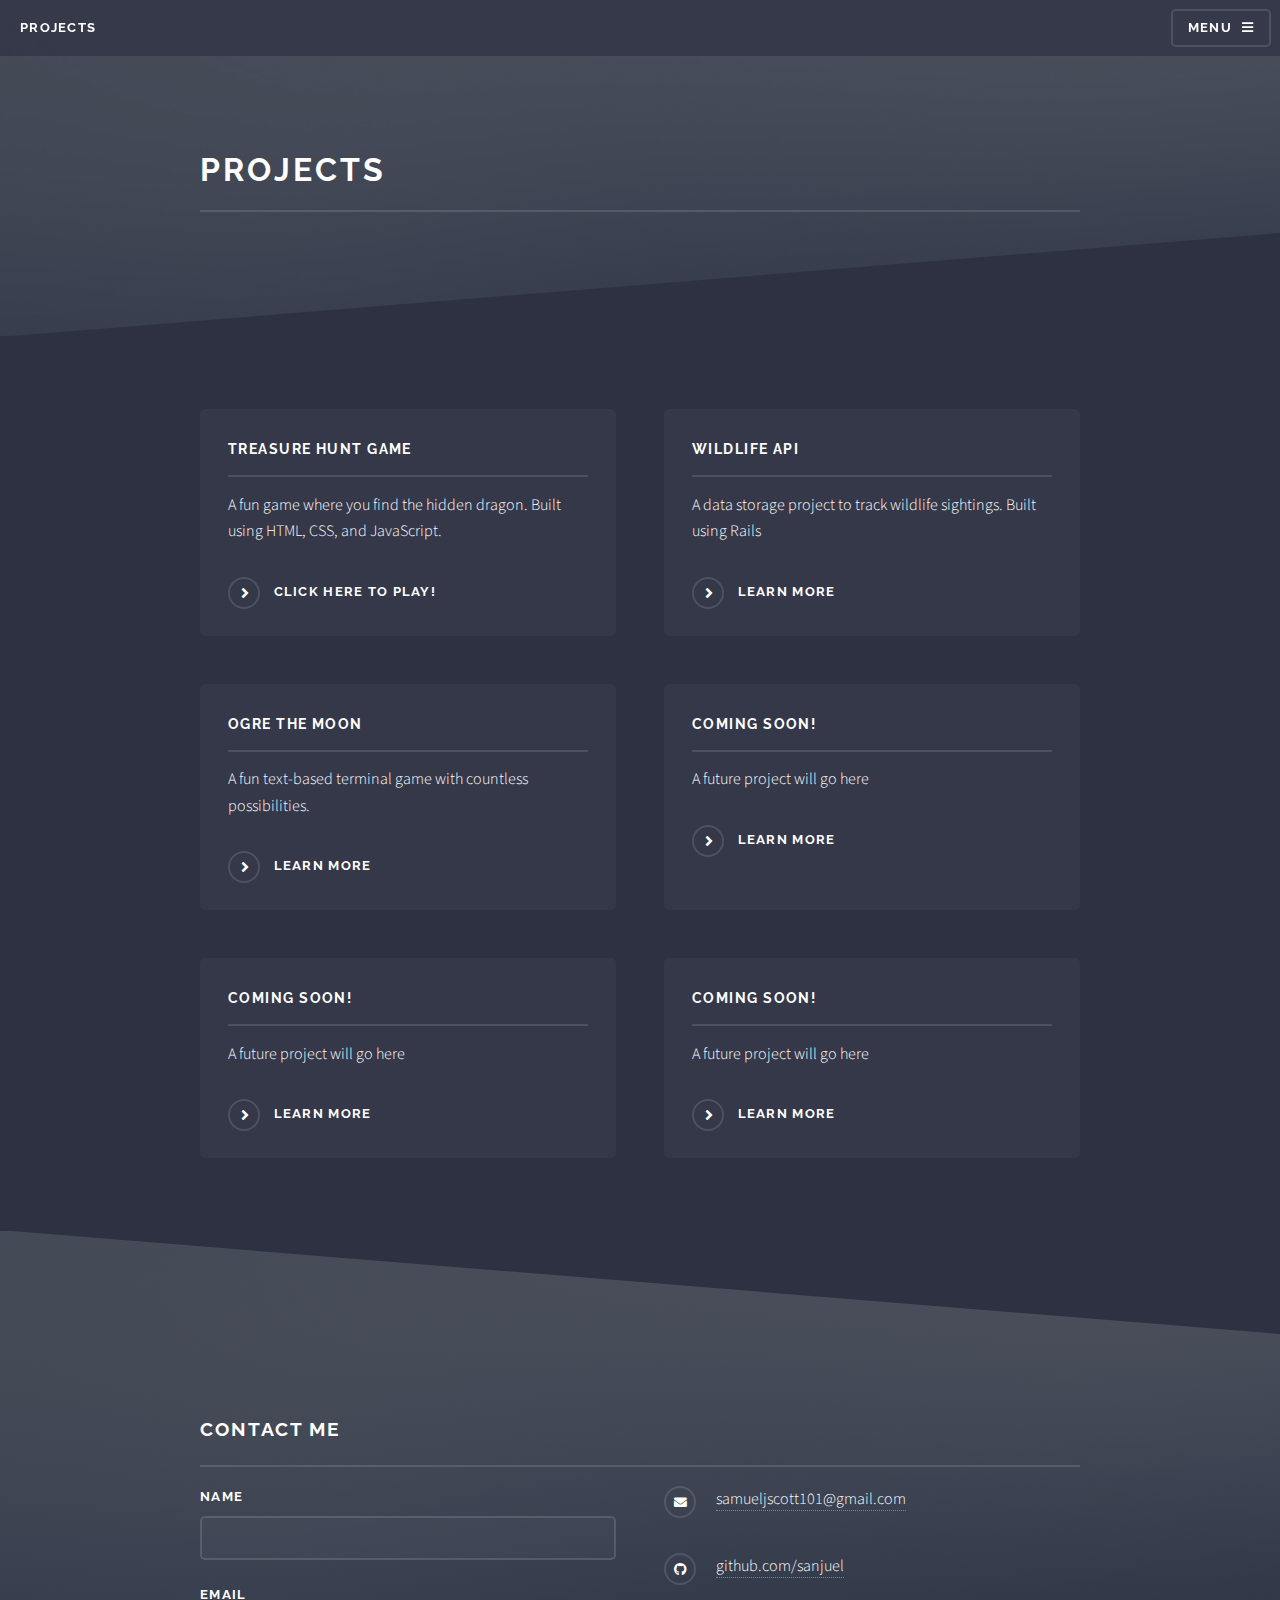
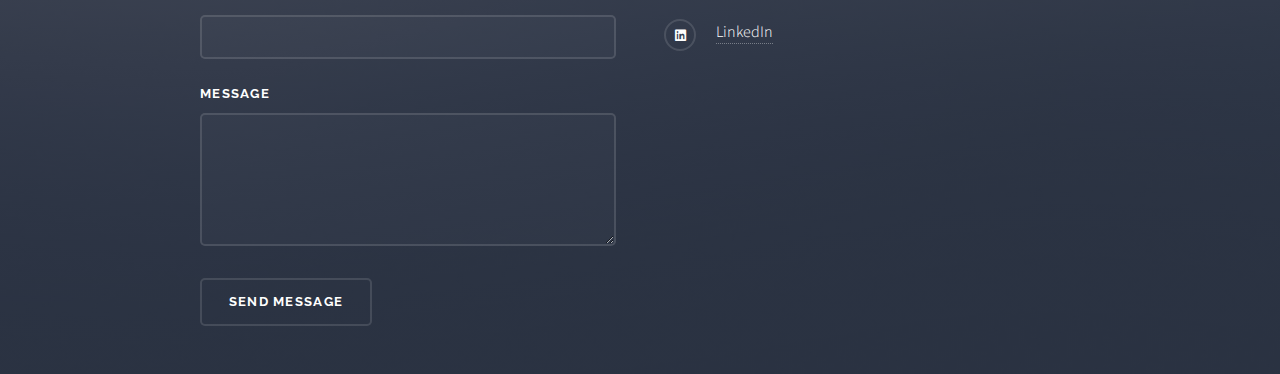
==== commit 80ae9883: "projects page added" ====
--- a/generic.html
+++ b/generic.html
@@ -6,7 +6,7 @@
 -->
 <html>
 	<head>
-		<title>Generic - Solid State by HTML5 UP</title>
+		<title>Sam Scott | Portfolio | Projects</title>
 		<meta charset="utf-8" />
 		<meta name="viewport" content="width=device-width, initial-scale=1, user-scalable=no" />
 		<link rel="stylesheet" href="assets/css/main.css" />
@@ -19,7 +19,7 @@
 
 				<!-- Header -->
 					<header id="header">
-						<h1><a href="index.html">Solid State</a></h1>
+						<h1><a href="index.html">Projects</a></h1>
 						<nav>
 							<a href="#menu">Menu</a>
 						</nav>
@@ -41,8 +41,7 @@
 					<section id="wrapper">
 						<header>
 							<div class="inner">
-								<h2>Generic</h2>
-								<p>Phasellus non pulvinar erat. Fusce tincidunt nisl eget ipsum.</p>
+								<h2>Projects</h2>
 							</div>
 						</header>
 
@@ -50,26 +49,43 @@
 							<div class="wrapper">
 								<div class="inner">
 
-									<h3 class="major">Lorem ipsum dolor</h3>
-									<p>Morbi mattis mi consectetur tortor elementum, varius pellentesque velit convallis. Aenean tincidunt lectus auctor mauris maximus, ac scelerisque ipsum tempor. Duis vulputate ex et ex tincidunt, quis lacinia velit aliquet. Duis non efficitur nisi, id malesuada justo. Maecenas sagittis felis ac sagittis semper. Curabitur purus leo donec vel dolor at arcu tincidunt bibendum. Interdum et malesuada fames ac ante ipsum primis in faucibus. Fusce ut aliquet justo. Donec id neque ipsum. Integer eget ultricies odio. Nam vel ex a orci fringilla tincidunt. Aliquam eleifend ligula non velit accumsan cursus. Etiam ut gravida sapien.</p>
-
-									<p>Vestibulum ultrices risus velit, sit amet blandit massa auctor sit amet. Sed eu lectus sem. Phasellus in odio at ipsum porttitor mollis id vel diam. Praesent sit amet posuere risus, eu faucibus lectus. Vivamus ex ligula, tempus pulvinar ipsum in, auctor porta quam. Proin nec commodo, vel scelerisque nisi scelerisque. Suspendisse id quam vel tortor tincidunt suscipit. Nullam auctor orci eu dolor consectetur, interdum ullamcorper ante tincidunt. Mauris felis nec felis elementum varius.</p>
-
-									<h3 class="major">Vitae phasellus</h3>
-									<p>Cras mattis ante fermentum, malesuada neque vitae, eleifend erat. Phasellus non pulvinar erat. Fusce tincidunt, nisl eget mattis egestas, purus ipsum consequat orci, sit amet lobortis lorem lacus in tellus. Sed ac elementum arcu. Quisque placerat auctor laoreet.</p>
 
 									<section class="features">
 										<article>
-											<a href="#" class="image"><img src="images/pic04.jpg" alt="" /></a>
-											<h3 class="major">Sed feugiat lorem</h3>
-											<p>Lorem ipsum dolor sit amet, consectetur adipiscing vehicula id nulla dignissim dapibus ultrices.</p>
-											<a href="#" class="special">Learn more</a>
+											<a href="#" class="image"><img src="https://www.rd.com/wp-content/uploads/2020/01/GettyImages-154237046.jpg?resize=680,453" alt="" /></a>
+											<h3 class="major">Treasure Hunt Game</h3>
+											<p>A fun game where you find the hidden dragon. Built using HTML, CSS, and JavaScript.</p>
+											<a href="https://sanjuel.github.io/treasure-hunt/" class="special">Click Here To Play!</a>
 										</article>
 										<article>
-											<a href="#" class="image"><img src="images/pic05.jpg" alt="" /></a>
-											<h3 class="major">Nisl placerat</h3>
-											<p>Lorem ipsum dolor sit amet, consectetur adipiscing vehicula id nulla dignissim dapibus ultrices.</p>
-											<a href="#" class="special">Learn more</a>
+											<a href="https://github.com/learn-academy-2022-echo/wildlife-tracker-sanjuel" class="image"><img src="https://res.cloudinary.com/dtpgi0zck/image/upload/s--JolrvVlE--/c_fill,h_580,w_860/v1/EducationHub/photos/asian-elephant-family.jpg" alt="" /></a>
+											<h3 class="major">Wildlife API</h3>
+											<p>A data storage project to track wildlife sightings. Built using Rails</p>
+											<a href="https://github.com/learn-academy-2022-echo/wildlife-tracker-sanjuel" class="special">Learn more</a>
+										</article>
+										<article>
+											<a href="#" class="image"><img src="https://media.istockphoto.com/photos/neon-sign-board-bar-open-picture-id1285323857?k=20&m=1285323857&s=612x612&w=0&h=jeiad3pO0yytY8AEU-sG7zMI-6wfxdQrDWWQQZ725_w=" alt="" /></a>
+											<h3 class="major">Ogre The Moon</h3>
+											<p>A fun text-based terminal game with countless possibilities.</p>
+											<a href="https://github.com/sanjuel/my-text-based-game" class="special">Learn more</a>
+										</article>
+										<article>
+											<a href="#" class="image"><img src="https://img.freepik.com/free-vector/neon-style-coming-soon-glowing-background-design_1017-25516.jpg?w=2000" alt="" /></a>
+											<h3 class="major">Coming Soon!</h3>
+											<p>A future project will go here</p>
+											<a href="https://github.com/sanjuel" class="special">Learn more</a>
+										</article>
+										<article>
+											<a href="#" class="image"><img src="https://img.freepik.com/free-vector/neon-style-coming-soon-glowing-background-design_1017-25516.jpg?w=2000" alt="" /></a>
+											<h3 class="major">Coming Soon!</h3>
+											<p>A future project will go here</p>
+											<a href="https://github.com/sanjuel" class="special">Learn more</a>
+										</article>
+										<article>
+											<a href="#" class="image"><img src="https://img.freepik.com/free-vector/neon-style-coming-soon-glowing-background-design_1017-25516.jpg?w=2000" alt="" /></a>
+											<h3 class="major">Coming Soon!</h3>
+											<p>A future project will go here</p>
+											<a href="https://github.com/sanjuel" class="special">Learn more</a>
 										</article>
 									</section>
 
@@ -81,8 +97,7 @@
 				<!-- Footer -->
 					<section id="footer">
 						<div class="inner">
-							<h2 class="major">Get in touch</h2>
-							<p>Cras mattis ante fermentum, malesuada neque vitae, eleifend erat. Phasellus non pulvinar erat. Fusce tincidunt, nisl eget mattis egestas, purus ipsum consequat orci, sit amet lobortis lorem lacus in tellus. Sed ac elementum arcu. Quisque placerat auctor laoreet.</p>
+							<h2 class="major">Contact Me</h2>
 							<form method="post" action="#">
 								<div class="fields">
 									<div class="field">
@@ -103,20 +118,10 @@
 								</ul>
 							</form>
 							<ul class="contact">
-								<li class="icon solid fa-home">
-									Untitled Inc<br />
-									1234 Somewhere Road Suite #2894<br />
-									Nashville, TN 00000-0000
-								</li>
-								<li class="icon solid fa-phone">(000) 000-0000</li>
-								<li class="icon solid fa-envelope"><a href="#">information@untitled.tld</a></li>
-								<li class="icon brands fa-twitter"><a href="#">twitter.com/untitled-tld</a></li>
-								<li class="icon brands fa-facebook-f"><a href="#">facebook.com/untitled-tld</a></li>
-								<li class="icon brands fa-instagram"><a href="#">instagram.com/untitled-tld</a></li>
-							</ul>
-							<ul class="copyright">
-								<li>&copy; Untitled Inc. All rights reserved.</li><li>Design: <a href="http://html5up.net">HTML5 UP</a></li>
-							</ul>
+							</li>
+							<li class="icon solid fa-envelope"><a href="#">samueljscott101@gmail.com</a></li>
+							<li class="icon brands fa-github"><a href="https://github.com/sanjuel">github.com/sanjuel</a></li>
+							<li class="icon brands fa-linkedin"><a href="https://www.linkedin.com/in/samuel-scott-37a3511b7/">LinkedIn</a></li>
 						</div>
 					</section>
 
